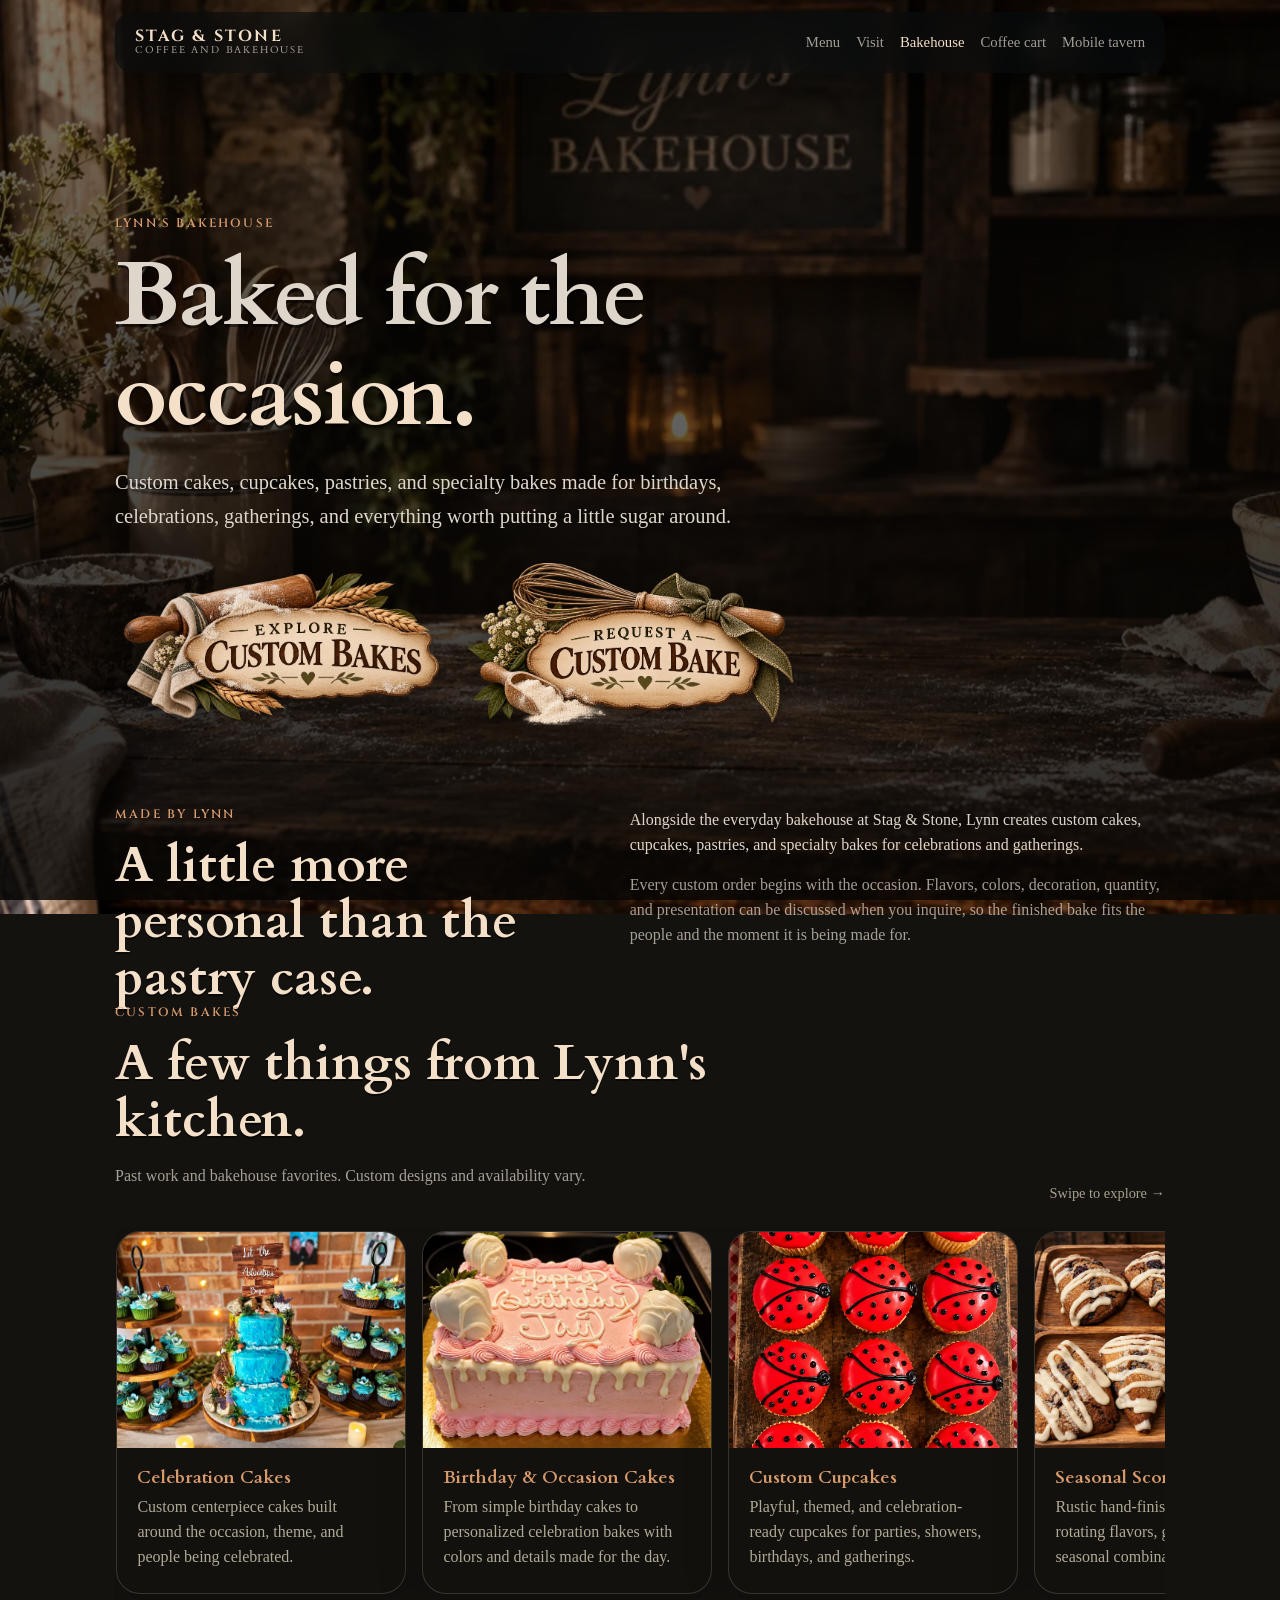
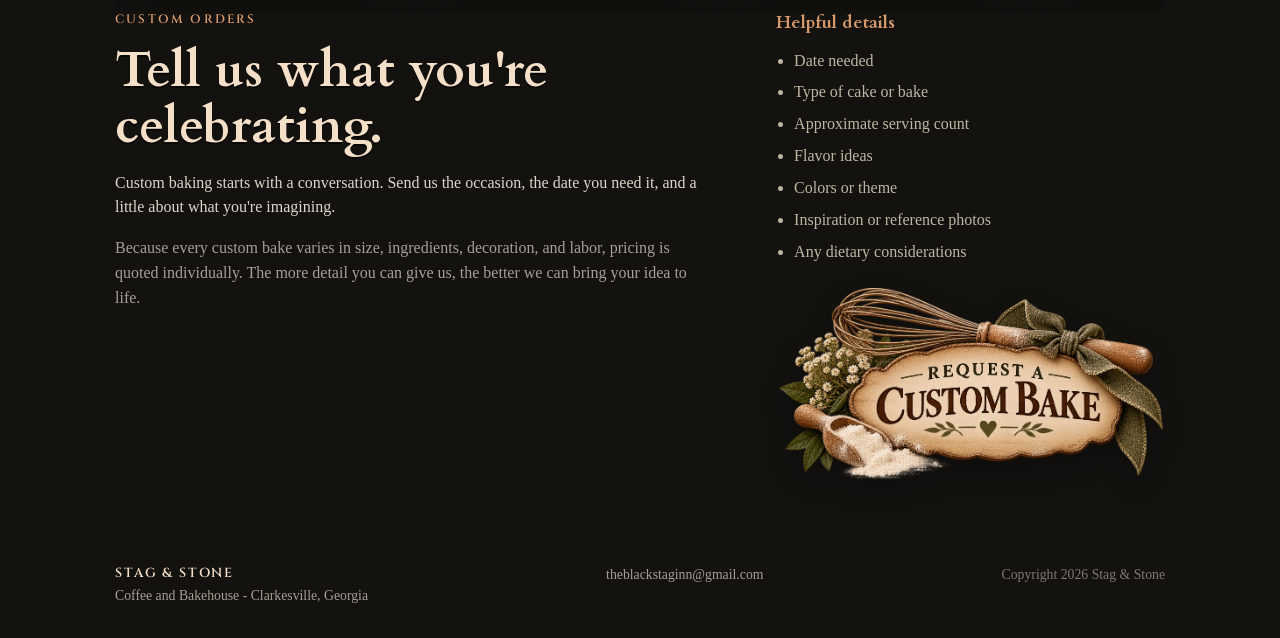
==== bakehouse.html @ 3cf8f446 "Add sitewide PTR and cache busting to bakehouse.html" ====
<!doctype html>
<html lang="en">
<head>
  <meta charset="utf-8" />

  <meta
    name="viewport"
    content="width=device-width, initial-scale=1, viewport-fit=cover"
  />

  <title>
    Lynn's Custom Bakes | Stag &amp; Stone Coffee and Bakehouse
  </title>

  <meta
    name="description"
    content="Explore custom cakes, cupcakes, scones, muffins, and specialty bakes from Lynn's Bakehouse at Stag & Stone Coffee and Bakehouse in Clarkesville, Georgia."
  />

  <meta name="theme-color" content="#14120f" />

  <link
    rel="canonical"
    href="https://stagandstonecoffee.com/bakehouse.html"
  />

  <link
    rel="icon"
    type="image/webp"
    href="stag-thumbs/favicon.webp"
  />

  <link
    rel="apple-touch-icon"
    href="stag-thumbs/icon-192.webp"
  />

  <link
    rel="manifest"
    href="manifest.webmanifest"
  />

  <link
    rel="preconnect"
    href="https://fonts.googleapis.com"
  />

  <link
    rel="preconnect"
    href="https://fonts.gstatic.com"
    crossorigin
  />

  <link
    href="https://fonts.googleapis.com/css2?family=Cinzel:wght@500;600;700&family=Cardo:wght@400;700&display=swap"
    rel="stylesheet"
  />

  <link
    rel="stylesheet"
    href="styles.css?v=2"
  />

  <style>

    /* =====================================================
       LYNN'S CUSTOM BAKES
       Page-specific styles
       ===================================================== */

    body.bakehouse-page {
      background: #14120f;
    }


    /* =====================================================
       BACKGROUND
       ===================================================== */

    .bakehouse-page .page-bg {
      position: fixed;
      inset: 0;
      z-index: -3;

      background-image:
        url("assets/bakehouse-web-bg.webp");

      background-size: cover;
      background-position: center center;
      background-repeat: no-repeat;
    }


    .bakehouse-page .veil {
      position: fixed;
      inset: 0;
      z-index: -2;

      background:
        linear-gradient(
          180deg,
          rgba(10, 9, 7, .42) 0%,
          rgba(10, 9, 7, .62) 38%,
          rgba(10, 9, 7, .78) 100%
        );
    }


    /* =====================================================
       HERO
       ===================================================== */

    .bakehouse-hero {
      min-height: 78vh;

      display: flex;
      align-items: flex-end;

      padding-top: 9rem;
      padding-bottom: 5rem;
    }


    .bakehouse-hero-inner {
      width: min(760px, 100%);

      padding: clamp(1.5rem, 4vw, 3rem);

      border: 1px solid rgba(235, 222, 193, .22);
      border-radius: 28px;

      background:
        linear-gradient(
          145deg,
          rgba(21, 18, 14, .84),
          rgba(21, 18, 14, .62)
        );

      backdrop-filter: blur(8px);
      -webkit-backdrop-filter: blur(8px);

      box-shadow:
        0 24px 70px rgba(0, 0, 0, .28);
    }


    .bakehouse-hero h1 {
      margin:
        .4rem 0
        1.25rem;

      max-width: 700px;
    }


    .bakehouse-hero h1 em {
      display: block;
    }


    .bakehouse-hero-lede {
      max-width: 620px;

      margin: 0;

      font-size:
        clamp(1.08rem, 2vw, 1.28rem);

      line-height: 1.65;
    }


    /* =====================================================
       LYNN'S STICKER BUTTONS
       ===================================================== */

    .bakehouse-hero-actions {
      display: grid;

      grid-template-columns:
        repeat(2, minmax(0, 1fr));

      align-items: center;

      gap:
        clamp(.75rem, 2vw, 1.25rem);

      width: min(100%, 680px);

      margin-top: 1.8rem;
    }


    .bakehouse-sticker-button {
      display: flex;

      align-items: center;
      justify-content: center;

      width: 100%;

      padding: 0;
      margin: 0;

      border: 0;
      border-radius: 0;

      background: transparent;
      box-shadow: none;

      text-decoration: none;

      -webkit-tap-highlight-color:
        transparent;

      transition:
        transform .2s ease,
        filter .2s ease;
    }


    .bakehouse-sticker-button img {
      display: block;

      width: 100%;
      height: auto;

      object-fit: contain;

      filter:
        drop-shadow(
          0 10px 12px
          rgba(0, 0, 0, .28)
        );
    }


    .bakehouse-sticker-button:hover {
      transform:
        translateY(-3px)
        rotate(-.4deg);
    }


    .bakehouse-sticker-button:nth-child(2):hover {
      transform:
        translateY(-3px)
        rotate(.4deg);
    }


    .bakehouse-sticker-button:active {
      transform:
        translateY(0)
        scale(.975);
    }


    .bakehouse-sticker-button:focus-visible {
      outline:
        2px solid
        rgba(239, 220, 175, .9);

      outline-offset: 6px;

      border-radius: 12px;
    }


    .bakehouse-sticker-button-single {
      width: min(100%, 390px);

      margin-top: 1rem;
    }


    /* =====================================================
       INTRO
       ===================================================== */

    .custom-intro {
      display: grid;

      grid-template-columns:
        minmax(0, .9fr)
        minmax(0, 1.1fr);

      gap:
        clamp(2rem, 6vw, 6rem);

      align-items: start;
    }


    .custom-intro-copy {
      max-width: 680px;
    }


    .custom-intro-copy p:first-child {
      margin-top: 0;
    }


    /* =====================================================
       PORTFOLIO / CAROUSEL
       ===================================================== */

    .bakes-showcase {
      overflow: hidden;
    }


    .bakes-heading {
      display: flex;

      align-items: end;
      justify-content: space-between;

      gap: 2rem;

      margin-bottom: 1.4rem;
    }


    .bakes-heading-copy {
      max-width: 680px;
    }


    .bakes-heading-copy h2 {
      margin-bottom: .7rem;
    }


    .swipe-hint {
      margin: 0;

      color:
        rgba(239, 228, 204, .68);

      font-size: .9rem;

      white-space: nowrap;
    }


    .bakes-track {
      display: grid;

      grid-auto-flow: column;

      grid-auto-columns:
        minmax(290px, 31%);

      gap: 1rem;

      overflow-x: auto;
      overflow-y: hidden;

      padding:
        .25rem
        .1rem
        1.2rem;

      scroll-snap-type:
        x mandatory;

      scrollbar-width: thin;

      overscroll-behavior-inline:
        contain;

      -webkit-overflow-scrolling:
        touch;
    }


    .bakes-track::-webkit-scrollbar {
      height: 7px;
    }


    .bakes-track::-webkit-scrollbar-thumb {
      border-radius: 999px;

      background:
        rgba(226, 210, 176, .28);
    }


    .bake-card {
      scroll-snap-align: start;

      overflow: hidden;

      border:
        1px solid
        rgba(231, 216, 183, .18);

      border-radius: 24px;

      background:
        rgba(20, 18, 15, .84);

      box-shadow:
        0 16px 44px
        rgba(0, 0, 0, .22);
    }


    .bake-card-image {
      position: relative;

      aspect-ratio: 4 / 3;

      overflow: hidden;
    }


    .bake-card-image img {
      display: block;

      width: 100%;
      height: 100%;

      object-fit: cover;

      transition:
        transform .45s ease;
    }


    .bake-card:hover
    .bake-card-image img {
      transform: scale(1.025);
    }


    .bake-card-copy {
      padding:
        1.25rem
        1.3rem
        1.45rem;
    }


    .bake-card-copy h3 {
      margin:
        0
        0
        .45rem;
    }


    .bake-card-copy p {
      margin: 0;

      color:
        rgba(239, 228, 204, .72);

      line-height: 1.55;
    }


    /* =====================================================
       CUSTOM ORDER
       ===================================================== */

    .custom-order {
      display: grid;

      grid-template-columns:
        minmax(0, 1.05fr)
        minmax(280px, .7fr);

      gap:
        clamp(2rem, 6vw, 6rem);

      align-items: start;
    }


    .custom-order-copy {
      max-width: 700px;
    }


    .custom-order-copy h2 {
      margin-bottom: 1rem;
    }


    .order-card {
      padding:
        clamp(1.5rem, 3vw, 2.2rem);

      border:
        1px solid
        rgba(231, 216, 183, .22);

      border-radius: 24px;

      background:
        rgba(18, 17, 14, .82);

      backdrop-filter: blur(7px);
      -webkit-backdrop-filter: blur(7px);
    }


    .order-card h3 {
      margin-top: 0;
    }


    .order-card ul {
      margin:
        1rem 0
        1.5rem;

      padding-left: 1.15rem;
    }


    .order-card li {
      margin-bottom: .55rem;

      color:
        rgba(239, 228, 204, .78);

      line-height: 1.45;
    }


    /* =====================================================
       TABLET
       ===================================================== */

    @media (max-width: 900px) {

      .custom-intro,
      .custom-order {
        grid-template-columns: 1fr;
      }


      .bakes-track {
        grid-auto-columns:
          minmax(280px, 46%);
      }

    }


    /* =====================================================
       MOBILE
       ===================================================== */

    @media (max-width: 540px) {

      .bakehouse-page .page-bg {
        background-image:
          url("assets/bakehouse-mobile-bg.webp");

        background-position:
          center top;
      }


      .bakehouse-page .veil {
        background:
          linear-gradient(
            180deg,
            rgba(10, 9, 7, .30) 0%,
            rgba(10, 9, 7, .62) 34%,
            rgba(10, 9, 7, .82) 100%
          );
      }


      /*
        Give Lynn's page a little more breathing room
        on narrow screens.
      */

      .bakehouse-page .section-shell {
        width:
          calc(100% - 2.5rem);

        margin-left: auto;
        margin-right: auto;
      }


      .bakehouse-hero {
        min-height:
          88svh;

        align-items:
          flex-end;

        padding-top:
          7rem;

        padding-bottom:
          2rem;
      }


      .bakehouse-hero-inner {
        padding:
          1.35rem;

        border-radius:
          22px;

        background:
          rgba(20, 18, 15, .74);
      }


      .bakehouse-hero-actions {
        grid-template-columns:
          1fr;

        width: 100%;

        gap: .15rem;

        margin-top: 1.25rem;
      }


      .bakehouse-sticker-button {
        width:
          min(100%, 300px);

        margin-inline: auto;
      }


      .bakehouse-sticker-button img {
        width: 100%;
      }


      .bakehouse-sticker-button-single {
        width:
          min(100%, 300px);
      }


      .custom-intro,
      .custom-order,
      .bakes-showcase {
        padding-left: .35rem;
        padding-right: .35rem;
      }


      .bakes-heading {
        display: block;
      }


      .swipe-hint {
        margin-top: .65rem;
      }


      .bakes-track {
        grid-auto-columns:
          86%;

        gap: .8rem;

        margin-right:
          calc(
            -1 *
            var(--page-pad, 1rem)
          );

        padding-right: 14%;
      }


      .bake-card {
        border-radius: 20px;
      }


      .bake-card-copy {
        padding:
          1.05rem
          1.1rem
          1.25rem;
      }


      .order-card {
        border-radius: 20px;
      }


      .order-card
      .bakehouse-sticker-button-single {
        margin-left: auto;
        margin-right: auto;
      }

    }


    /* =====================================================
       REDUCED MOTION
       ===================================================== */

    @media (
      prefers-reduced-motion:
      reduce
    ) {

      .bake-card-image img,
      .bakehouse-sticker-button {
        transition: none;
      }

    }

  </style>

</head>


<body class="bakehouse-page">


  <!-- Background -->

  <div
    class="page-bg"
    aria-hidden="true"
  ></div>

  <div
    class="veil"
    aria-hidden="true"
  ></div>


  <!-- Floating dust -->

  <div
    class="dust"
    aria-hidden="true"
  >

    <span></span>
    <span></span>
    <span></span>
    <span></span>
    <span></span>
    <span></span>
    <span></span>
    <span></span>
    <span></span>
    <span></span>
    <span></span>
    <span></span>

  </div>


  <!-- =====================================================
       HEADER
       ===================================================== -->

  <header class="site-header">

    <a
      class="brand"
      href="index.html"
      aria-label="Stag and Stone home"
    >

      <span class="brand-name">
        Stag &amp; Stone
      </span>

      <span class="brand-sub">
        Coffee and Bakehouse
      </span>

    </a>


    <nav
      class="nav"
      aria-label="Primary navigation"
    >

      <a href="menu.html">
        Menu
      </a>

      <a href="index.html#visit">
        Visit
      </a>

      <a
        href="bakehouse.html"
        aria-current="page"
      >
        Bakehouse
      </a>

      <a href="coffee-cart.html">
        Coffee cart
      </a>

      <a href="mobile-tavern.html">
        Mobile tavern
      </a>

    </nav>

  </header>


  <!-- =====================================================
       MAIN
       ===================================================== -->

  <main id="top">


    <!-- =====================================================
         HERO
         ===================================================== -->

    <section
      class="section-shell bakehouse-hero"
    >

      <div class="bakehouse-hero-inner">

        <p class="eyebrow">
          Lynn's Bakehouse
        </p>

        <h1>
          Baked for the
          <em>occasion.</em>
        </h1>

        <p class="bakehouse-hero-lede">
          Custom cakes, cupcakes, pastries, and
          specialty bakes made for birthdays,
          celebrations, gatherings, and everything
          worth putting a little sugar around.
        </p>


        <div class="bakehouse-hero-actions">

          <a
            class="bakehouse-sticker-button"
            href="#custom-bakes"
            aria-label="Explore custom bakes"
          >

            <img
              src="stag-buttons/explore-bakes.webp"
              alt="Explore custom bakes"
            />

          </a>


          <a
            class="bakehouse-sticker-button"
            href="#order"
            aria-label="Request a custom bake"
          >

            <img
              src="stag-buttons/request-bake.webp"
              alt="Request a custom bake"
            />

          </a>

        </div>

      </div>

    </section>


    <!-- =====================================================
         INTRO
         ===================================================== -->

    <section
      class="section-shell custom-intro"
    >

      <div class="section-heading">

        <p class="eyebrow">
          Made by Lynn
        </p>

        <h2>
          A little more personal than the pastry case.
        </h2>

      </div>


      <div class="custom-intro-copy">

        <p>
          Alongside the everyday bakehouse at
          Stag &amp; Stone, Lynn creates custom
          cakes, cupcakes, pastries, and specialty
          bakes for celebrations and gatherings.
        </p>

        <p class="muted">
          Every custom order begins with the occasion.
          Flavors, colors, decoration, quantity, and
          presentation can be discussed when you
          inquire, so the finished bake fits the
          people and the moment it is being made for.
        </p>

      </div>

    </section>


    <!-- =====================================================
         CUSTOM BAKES SHOWCASE
         ===================================================== -->

    <section
      class="section-shell bakes-showcase"
      id="custom-bakes"
    >

      <div class="bakes-heading">

        <div class="bakes-heading-copy">

          <p class="eyebrow">
            Custom bakes
          </p>

          <h2>
            A few things from Lynn's kitchen.
          </h2>

          <p class="muted">
            Past work and bakehouse favorites.
            Custom designs and availability vary.
          </p>

        </div>


        <p
          class="swipe-hint"
          aria-hidden="true"
        >
          Swipe to explore →
        </p>

      </div>


      <div
        class="bakes-track"
        aria-label="Lynn's custom bakes"
      >


        <!-- Waterfall cake -->

        <article class="bake-card">

          <div class="bake-card-image">

            <img
              src="stag-food/waterfall-cake.webp"
              alt="Custom waterfall celebration cake with matching cupcakes"
              loading="lazy"
            />

          </div>

          <div class="bake-card-copy">

            <h3>
              Celebration Cakes
            </h3>

            <p>
              Custom centerpiece cakes built around
              the occasion, theme, and people being
              celebrated.
            </p>

          </div>

        </article>


        <!-- Pink birthday cake -->

        <article class="bake-card">

          <div class="bake-card-image">

            <img
              src="stag-food/pink-cake.webp"
              alt="Pink custom birthday cake with white chocolate strawberries"
              loading="lazy"
            />

          </div>

          <div class="bake-card-copy">

            <h3>
              Birthday &amp; Occasion Cakes
            </h3>

            <p>
              From simple birthday cakes to
              personalized celebration bakes with
              colors and details made for the day.
            </p>

          </div>

        </article>


        <!-- Ladybug cupcakes -->

        <article class="bake-card">

          <div class="bake-card-image">

            <img
              src="stag-food/ladybug-cc.webp"
              alt="Custom red ladybug cupcakes"
              loading="lazy"
            />

          </div>

          <div class="bake-card-copy">

            <h3>
              Custom Cupcakes
            </h3>

            <p>
              Playful, themed, and celebration-ready
              cupcakes for parties, showers, birthdays,
              and gatherings.
            </p>

          </div>

        </article>


        <!-- Scones -->

        <article class="bake-card">

          <div class="bake-card-image">

            <img
              src="stag-food/Scones.webp"
              alt="Rustic glazed scones"
              loading="lazy"
            />

          </div>

          <div class="bake-card-copy">

            <h3>
              Seasonal Scones
            </h3>

            <p>
              Rustic hand-finished scones with
              rotating flavors, glazes, fruits,
              and seasonal combinations.
            </p>

          </div>

        </article>


        <!-- Lemon berry -->

        <article class="bake-card">

          <div class="bake-card-image">

            <img
              src="stag-food/lemon-berry.webp"
              alt="Glazed lemon berry scones"
              loading="lazy"
            />

          </div>

          <div class="bake-card-copy">

            <h3>
              Specialty Bakes
            </h3>

            <p>
              Small-batch flavors and seasonal
              creations that move beyond the
              everyday pastry case.
            </p>

          </div>

        </article>


        <!-- Blueberry muffins -->

        <article class="bake-card">

          <div class="bake-card-image">

            <img
              src="stag-food/bb-muffin.webp"
              alt="Rustic blueberry muffins"
              loading="lazy"
            />

          </div>

          <div class="bake-card-copy">

            <h3>
              Bakery Muffins
            </h3>

            <p>
              Generous bakery-style muffins for
              gatherings, breakfast tables, and
              special orders.
            </p>

          </div>

        </article>


      </div>

    </section>


    <!-- =====================================================
         CUSTOM ORDER
         ===================================================== -->

    <section
      class="section-shell custom-order"
      id="order"
    >

      <div class="custom-order-copy">

        <p class="eyebrow">
          Custom orders
        </p>

        <h2>
          Tell us what you're celebrating.
        </h2>

        <p>
          Custom baking starts with a conversation.
          Send us the occasion, the date you need it,
          and a little about what you're imagining.
        </p>

        <p class="muted">
          Because every custom bake varies in size,
          ingredients, decoration, and labor, pricing
          is quoted individually. The more detail you
          can give us, the better we can bring your
          idea to life.
        </p>

      </div>


      <aside class="order-card">

        <h3>
          Helpful details
        </h3>

        <ul>

          <li>
            Date needed
          </li>

          <li>
            Type of cake or bake
          </li>

          <li>
            Approximate serving count
          </li>

          <li>
            Flavor ideas
          </li>

          <li>
            Colors or theme
          </li>

          <li>
            Inspiration or reference photos
          </li>

          <li>
            Any dietary considerations
          </li>

        </ul>


        <a
          class="bakehouse-sticker-button bakehouse-sticker-button-single"
          href="mailto:theblackstaginn@gmail.com?subject=Lynn%27s%20Custom%20Bake%20Inquiry&amp;body=Hi%20Lynn%27s%20Bakehouse%2C%0A%0AI%27d%20like%20to%20ask%20about%20a%20custom%20bake.%0A%0ADate%20needed%3A%0AType%20of%20bake%3A%0AServing%20count%3A%0AFlavor%20ideas%3A%0AColors%20or%20theme%3A%0ADietary%20considerations%3A%0A%0AAnything%20else%3A"
          aria-label="Request a custom bake"
        >

          <img
            src="stag-buttons/request-bake.webp"
            alt="Request a custom bake"
            loading="lazy"
          />

        </a>

      </aside>

    </section>


  </main>


  <!-- =====================================================
       FOOTER
       ===================================================== -->

  <footer class="site-footer">

    <div>

      <span class="footer-brand">
        STAG &amp; STONE
      </span>

      <span class="footer-sub">
        Coffee and Bakehouse - Clarkesville, Georgia
      </span>

    </div>


    <a
      href="mailto:theblackstaginn@gmail.com"
    >
      theblackstaginn@gmail.com
    </a>


    <span class="copyright">
      Copyright
      <span id="year"></span>
      Stag &amp; Stone
    </span>

  </footer>


  <!-- =====================================================
       JS
       ===================================================== -->

  <script>

    document.getElementById(
      "year"
    ).textContent =
      new Date().getFullYear();

  </script>


  <script src="site-refresh.js?v=1"></script>
</body>
</html>
---- styles.css ----
:root {
  --ink: #ded6ca;
  --muted: rgba(222, 214, 202, .72);
  --copper-light: #f4dfc8;
  --copper: #d69a6d;
  --copper-dark: #89442f;
  --bg: #07080b;
  --panel: rgba(6, 8, 10, .67);
  --line: rgba(230, 191, 154, .22);
  --max: 1050px;
  --radius: 18px;
}

* {
  box-sizing: border-box;
}

html {
  scroll-behavior: smooth;
}

body {
  min-width: 320px;
  margin: 0;
  overflow-x: hidden;
  color: var(--ink);
  background:
    radial-gradient(
      120% 90% at 50% 12%,
      rgba(255,255,255,.05),
      transparent 60%
    ),
    linear-gradient(
      180deg,
      #0b0e13,
      var(--bg)
    );
  font-family: ui-serif, Georgia, "Times New Roman", serif;
  line-height: 1.55;
}

body::before {
  content: "";
  position: fixed;
  inset: 0;
  z-index: -1;
  pointer-events: none;
  opacity: .13;
  background:
    repeating-linear-gradient(
      0deg,
      rgba(255,255,255,.03) 0 1px,
      rgba(0,0,0,.03) 1px 2px
    ),
    repeating-linear-gradient(
      90deg,
      rgba(255,255,255,.02) 0 1px,
      rgba(0,0,0,.02) 1px 3px
    );
}


/* =========================================================
   PAGE BACKGROUNDS
   ========================================================= */

.page-bg {
  position: fixed;
  inset: 0;
  z-index: -4;
  background:
    url("assets/inside-web-bg.webp")
    center / cover no-repeat;
  filter:
    brightness(1.16)
    saturate(.92)
    contrast(1.02);
  transform: scale(1.03);
}

.cart-page .page-bg {
  background-image: url("assets/coffee-mobile-bg.png");
}

.tavern-page .page-bg {
  background-image: url("assets/mobile-tavern-bg.webp");
}

.veil {
  position: fixed;
  inset: 0;
  z-index: -3;
  background:
    linear-gradient(
      180deg,
      rgba(3,4,5,.34),
      rgba(5,6,8,.62) 78%,
      rgba(7,8,11,.82) 100%
    );
}

.veil::after {
  content: "";
  position: absolute;
  inset: 0;
  background:
    radial-gradient(
      circle at 50% 15%,
      transparent 0 32%,
      rgba(0,0,0,.30) 84%
    );
}


/* =========================================================
   DUST
   ========================================================= */

.dust {
  position: fixed;
  inset: 0;
  z-index: 8;
  pointer-events: none;
  overflow: hidden;
}

.dust span {
  position: absolute;
  border-radius: 50%;
  opacity: 0;
  animation:
    dustFloat 24s linear infinite,
    dustColor 6s ease-in-out infinite;
  will-change: transform, opacity, background;
}

.dust span:nth-child(1) {
  top: 12%;
  left: 18%;
  --i: 1;
}

.dust span:nth-child(2) {
  top: 28%;
  left: 72%;
  --i: 2;
}

.dust span:nth-child(3) {
  top: 46%;
  left: 35%;
  --i: 3;
}

.dust span:nth-child(4) {
  top: 60%;
  left: 10%;
  --i: 4;
}

.dust span:nth-child(5) {
  top: 70%;
  left: 55%;
  --i: 5;
}

.dust span:nth-child(6) {
  top: 18%;
  left: 50%;
  --i: 6;
}

.dust span:nth-child(7) {
  top: 40%;
  left: 82%;
  --i: 7;
}

.dust span:nth-child(8) {
  top: 78%;
  left: 28%;
  --i: 8;
}

.dust span:nth-child(9) {
  top: 32%;
  left: 5%;
  --i: 9;
}

.dust span:nth-child(10) {
  top: 84%;
  left: 68%;
  --i: 10;
}

.dust span:nth-child(11) {
  top: 8%;
  left: 40%;
  --i: 11;
}

.dust span:nth-child(12) {
  top: 52%;
  left: 92%;
  --i: 12;
}

.dust span:nth-child(1),
.dust span:nth-child(4),
.dust span:nth-child(9) {
  width: 2px;
  height: 2px;
  background: rgba(255,255,255,.6);
  box-shadow: 0 0 4px rgba(255,255,255,.45);
  filter: blur(.6px);
  animation-duration: 28s, 8s;
  animation-delay:
    calc(-1s * var(--i)),
    calc(-1s * var(--i));
}

.dust span:nth-child(2),
.dust span:nth-child(5),
.dust span:nth-child(7),
.dust span:nth-child(10) {
  width: 3px;
  height: 3px;
  background: rgba(245,225,185,.8);
  box-shadow: 0 0 6px rgba(245,225,185,.55);
  animation-duration: 24s, 6s;
  animation-delay:
    calc(-1.5s * var(--i)),
    calc(-1s * var(--i));
}

.dust span:nth-child(3),
.dust span:nth-child(6),
.dust span:nth-child(8),
.dust span:nth-child(11),
.dust span:nth-child(12) {
  width: 5px;
  height: 5px;
  background: rgba(250,235,200,.9);
  box-shadow:
    0 0 10px rgba(250,235,200,.85),
    0 0 18px rgba(0,0,0,.6);
  filter: blur(0);
  animation-duration: 20s, 6s;
  animation-delay:
    calc(-2s * var(--i)),
    calc(-1s * var(--i));
}

@keyframes dustFloat {
  0% {
    transform: translate3d(0,0,0) scale(.8);
    opacity: 0;
  }

  10% {
    opacity: 1;
  }

  50% {
    opacity: .55;
    transform: translate3d(30px,-40px,0) scale(1);
  }

  100% {
    transform: translate3d(90px,-140px,0) scale(1.1);
    opacity: 0;
  }
}

@keyframes dustColor {
  0% {
    background: rgba(255,255,255,.9);
  }

  25% {
    background: rgba(250,230,180,.9);
  }

  50% {
    background: rgba(255,255,255,.8);
  }

  75% {
    background: rgba(250,230,180,.9);
  }

  100% {
    background: rgba(255,255,255,.9);
  }
}


/* =========================================================
   GLOBAL
   ========================================================= */

a {
  color: inherit;
}

.site-header,
.hero,
.intro,
.visit-block,
.events-block,
.story-block,
.service-grid,
.service-section,
.tavern-stage {
  width: min(var(--max), calc(100% - 2rem));
  margin-left: auto;
  margin-right: auto;
}


/* =========================================================
   BAKEHOUSE PAGE SHELL
   ========================================================= */

.bakehouse-page .section-shell {
  width: min(var(--max), calc(100% - 2rem));
  margin-left: auto;
  margin-right: auto;
}


/* =========================================================
   BAKEHOUSE — OPEN / PANEL-FREE LAYOUT

   bakehouse.html contains older page-specific panel styles.
   These rules intentionally override them so the page
   content sits directly over the Bakehouse background.
   Individual bake carousel cards remain intact.
   ========================================================= */

.bakehouse-page .bakehouse-hero-inner {
  padding: 0;

  border: 0;
  border-radius: 0;

  background: transparent;

  backdrop-filter: none;
  -webkit-backdrop-filter: none;

  box-shadow: none;
}

.bakehouse-page .order-card {
  padding: 0;

  border: 0;
  border-radius: 0;

  background: transparent;

  backdrop-filter: none;
  -webkit-backdrop-filter: none;

  box-shadow: none;
}


/* =========================================================
   HEADER
   ========================================================= */

.site-header {
  position: sticky;
  top: 12px;
  z-index: 10;
  display: flex;
  justify-content: space-between;
  align-items: center;
  gap: 1.5rem;
  margin-top: 12px;
  padding: 1rem 1.25rem;
  border: 0;
  border-radius: var(--radius);
  background: rgba(9, 12, 13, .64);
  backdrop-filter: blur(12px);
  -webkit-backdrop-filter: blur(12px);
  box-shadow: 0 18px 60px rgba(0,0,0,.45);
}

.brand {
  display: grid;
  text-decoration: none;
  text-transform: uppercase;
  letter-spacing: .14em;
}

.brand-name {
  color: var(--copper-light);
  font: 700 1rem/1.05 Cinzel, serif;
}

.brand-sub {
  color: var(--muted);
  font: .62rem/1.2 Cardo, serif;
  letter-spacing: .18em;
}

.nav {
  display: flex;
  flex-wrap: wrap;
  justify-content: flex-end;
  gap: 1rem;
  color: var(--muted);
  font-size: .92rem;
}

.nav a {
  text-decoration: none;
}

.nav a:hover,
.nav a:focus-visible,
.nav a[aria-current="page"] {
  color: var(--copper-light);
}


/* =========================================================
   HERO / TYPOGRAPHY
   ========================================================= */

.hero,
.service-hero,
.tavern-stage {
  min-height: min(720px, calc(100vh - 90px));
  display: grid;
  align-items: center;
  padding: 4.5rem 2rem;
  text-align: center;
}

.hero-copy,
.service-hero-copy {
  width: min(760px, 100%);
  margin: auto;
}

.eyebrow {
  margin: 0 0 .9rem;
  color: var(--copper);
  font: 600 .76rem/1.2 Cinzel, serif;
  letter-spacing: .18em;
  text-transform: uppercase;
}

h1,
h2,
h3 {
  margin: 0;
  font-family: Cardo, Georgia, serif;
  font-weight: 700;
  line-height: 1.12;
  text-transform: none;
}

h1 {
  font-size: clamp(2.9rem, 7vw, 5.8rem);
  letter-spacing: -.02em;
  text-shadow:
    0 3px 0 rgba(0,0,0,.5),
    0 18px 34px rgba(0,0,0,.65);
}

h1 em {
  color: var(--copper-light);
  font-style: normal;
}

h2 {
  color: var(--copper-light);
  font-size: clamp(1.8rem, 4vw, 3.15rem);
  text-shadow: 0 2px 0 rgba(0,0,0,.55);
}

h3 {
  color: var(--copper);
  font-size: 1.1rem;
}

.hero-lede {
  max-width: 620px;
  margin: 1.35rem auto 0;
  color: var(--ink);
  font-size: clamp(1.05rem, 1.7vw, 1.25rem);
}

.hero-mark {
  width: clamp(280px, 34vw, 390px);
  margin: 2.25rem auto 0;
  padding: .35rem;
  border: 0;
  border-radius: 50%;
  background: transparent;
  box-shadow: 0 18px 48px rgba(0,0,0,.52);
}

.hero-mark img {
  display: block;
  width: 100%;
  height: auto;
  border-radius: 50%;
}


/* =========================================================
   IMAGE BUTTONS
   ========================================================= */

.image-button {
  display: inline-block;
  width: clamp(180px, 24vw, 250px);
  line-height: 0;
  text-decoration: none;
  filter:
    brightness(1.14)
    saturate(1.08)
    drop-shadow(0 9px 14px rgba(0,0,0,.46));
  transition:
    transform .2s ease,
    filter .2s ease;
}

.image-button img {
  display: block;
  width: 100%;
  height: auto;
}

.image-button:hover,
.image-button:focus-visible {
  transform: translateY(-3px) scale(1.015);
  filter:
    brightness(1.24)
    saturate(1.12)
    drop-shadow(0 12px 18px rgba(0,0,0,.54));
}

.image-button-inline {
  margin-top: 1rem;
}


/* =========================================================
   STANDARD BUTTONS
   ========================================================= */

.button {
  display: inline-flex;
  align-items: center;
  justify-content: center;
  min-height: 2.8rem;
  padding: .7rem 1.1rem;
  border: 0;
  border-radius: 999px;
  font: 600 .76rem/1 Cinzel, serif;
  letter-spacing: .09em;
  text-decoration: none;
  text-transform: uppercase;
  transition:
    transform .2s ease,
    background .2s ease;
}

.button:hover,
.button:focus-visible {
  transform: translateY(-2px);
}

.button-copper {
  color: #17100c;
  background: var(--copper);
}

.button-copper:hover,
.button-copper:focus-visible {
  background: var(--copper-light);
}

.button-quiet {
  color: var(--ink);
  background: rgba(4,6,8,.44);
}

.button-quiet:hover,
.button-quiet:focus-visible {
  background: rgba(49,62,52,.66);
}


/* =========================================================
   HOME / GENERAL SECTIONS
   ========================================================= */

.intro,
.visit-block,
.events-block,
.story-block,
.service-section,
.tavern-stage,
.service-hero-copy {
  margin-top: 1.25rem;
  padding: clamp(1.35rem, 4vw, 2.8rem);
  border: 0;
  border-radius: var(--radius);
  background: transparent;
  box-shadow: 0 18px 65px rgba(0,0,0,.18);
}

.intro {
  display: grid;
  grid-template-columns: 1fr 1fr;
  gap: 2.4rem;
  align-items: center;
}

.intro-copy {
  max-width: 480px;
  font-size: 1.1rem;
}

.muted {
  color: var(--muted);
}

.cards,
.service-grid {
  display: grid;
  grid-template-columns: repeat(3, 1fr);
  gap: 1.4rem;
  margin-top: 1.25rem;
  overflow: hidden;
  border: 0;
  border-radius: var(--radius);
  background: transparent;
}

.card,
.service-card {
  min-height: 190px;
  padding: 1.4rem;
  background: transparent;
}

.card h3,
.service-card h3 {
  margin-top: 1.4rem;
}

.card p,
.service-card p {
  margin: .6rem 0 0;
  color: var(--muted);
}

.visit-block {
  display: grid;
  grid-template-columns: 1.2fr .8fr;
  gap: 2rem;
  align-items: center;
}

.visit-block h2,
.events-copy h2,
.story-copy h2,
.service-section h2 {
  margin-bottom: .85rem;
}

.hours-card {
  padding: 1.35rem;
  border-left: 0;
  background: transparent;
}

.hours-label {
  margin: 0;
  color: var(--copper);
  font: .72rem Cinzel, serif;
  letter-spacing: .14em;
  text-transform: uppercase;
}

.hours {
  margin: .7rem 0;
  font: 1.35rem/1.3 Cinzel, serif;
}

.hours strong {
  color: var(--copper-light);
  font-size: 1.8rem;
}

.small {
  font-size: .9rem;
}

.events-block,
.story-block {
  display: block;
}

.event-option {
  padding: .9rem 0;
}

.event-option p {
  margin: .35rem 0 0;
  color: var(--muted);
}

.fine-print {
  color: #b6a89b !important;
  font-size: .86rem !important;
}


/* =========================================================
   FOOTER
   ========================================================= */

.site-footer {
  display: flex;
  flex-wrap: wrap;
  justify-content: space-between;
  gap: 1rem 2rem;
  width: min(var(--max), calc(100% - 2rem));
  margin: 3.5rem auto 0;
  padding: 1.6rem 0 2rem;
  border-top: 0;
  color: var(--muted);
  font-size: .86rem;
}

.footer-brand {
  display: block;
  color: var(--copper-light);
  font: 600 .82rem Cinzel, serif;
  letter-spacing: .14em;
}

.footer-sub {
  display: block;
  margin-top: .2rem;
}

.site-footer a {
  text-decoration: none;
}

.site-footer a:hover,
.site-footer a:focus-visible {
  color: var(--copper-light);
}

.copyright {
  color: rgba(222,214,202,.52);
}


/* =========================================================
   SERVICE PAGES
   ========================================================= */

.service-page .service-hero {
  min-height: min(650px, calc(100vh - 90px));
  align-items: center;
  text-align: center;
}

.service-page .service-hero-copy {
  margin: auto;
}

.service-page .service-hero-copy .hero-lede {
  margin-left: auto;
}

.service-page .hero-actions {
  justify-content: center;
}

.tavern-stage {
  min-height: min(650px, calc(100vh - 90px));
  margin-top: 1.25rem;
  background: transparent;
}

.tavern-stage .service-hero-copy {
  margin: 0 auto;
  text-align: center;
  background: transparent;
}

.tavern-stage .hero-lede {
  margin-left: auto;
}

.tavern-stage .hero-actions {
  justify-content: center;
}

.service-columns {
  display: grid;
  grid-template-columns: 1fr 1fr;
  gap: 2.5rem;
  align-items: start;
}

.service-list {
  margin: 0;
  padding: 0;
  list-style: none;
}

.service-list li {
  padding: .65rem 0;
  color: var(--muted);
}

.service-list li + li {
  margin-top: .2rem;
}

.legal-note {
  margin-top: 1rem;
  padding: .9rem 0;
  background: transparent;
  color: var(--muted);
  font-size: .88rem;
}


/* =========================================================
   ACCESSIBILITY
   ========================================================= */

:focus-visible {
  outline: 2px solid var(--copper-light);
  outline-offset: 4px;
}


/* =========================================================
   MENU PAGE
   ========================================================= */

.menu-page {
  --menu-ink: #27281e;
  --menu-muted: #565747;
  --menu-green: #465438;
  --menu-green-dark: #29351f;
  --menu-gold: #866c43;
}


/* Menu background */

.menu-page .page-bg {
  background-image: url("assets/menu-page-bg.webp");
  background-position: center top;
  background-size: cover;
  background-repeat: no-repeat;

  filter:
    brightness(1.04)
    saturate(.94)
    contrast(.98);

  transform: scale(1.015);
}


/* Keep the generated artwork visible */

.menu-page .veil {
  background:
    linear-gradient(
      180deg,
      rgba(245,238,220,.01),
      rgba(229,217,192,.045)
    );
}

.menu-page .veil::after {
  display: none;
}

.menu-page::before {
  opacity: .025;
}


/* Header remains dark */

.menu-page .site-header {
  background: rgba(12, 16, 13, .76);

  backdrop-filter: blur(14px);
  -webkit-backdrop-filter: blur(14px);

  box-shadow:
    0 15px 42px rgba(32,25,16,.30);
}


/* =========================================================
   MENU HERO
   ========================================================= */

.menu-hero {
  width: min(var(--max), calc(100% - 2rem));
  margin: 0 auto;

  padding:
    clamp(4.5rem, 9vw, 7rem)
    1.5rem
    2.5rem;

  text-align: center;
}

.menu-hero .eyebrow {
  color: var(--menu-green);
}

.menu-hero h1 {
  color: var(--menu-green-dark);

  font-size:
    clamp(3.1rem, 8vw, 5.8rem);

  text-shadow:
    0 1px 0 rgba(255,255,255,.45),
    0 6px 20px rgba(70,55,30,.14);
}

.menu-hero-copy {
  width: min(620px, 100%);
  margin: 1rem auto 0;

  color: var(--menu-muted);

  font-family:
    Cardo,
    Georgia,
    serif;

  font-size: 1.08rem;
}


/* =========================================================
   MENU CATEGORY NAVIGATION
   ========================================================= */

.menu-jump-wrap {
  position: sticky;
  top: 102px;
  z-index: 9;

  width: min(900px, calc(100% - 3rem));

  margin:
    0
    auto
    2rem;
}

.menu-jump {
  display: flex;
  justify-content: center;
  align-items: center;

  gap: .35rem 1rem;

  padding: .58rem 1rem;

  overflow-x: auto;

  border:
    1px solid
    rgba(221,203,168,.12);

  border-radius: 999px;

  background:
    rgba(18,22,17,.58);

  backdrop-filter: blur(10px);
  -webkit-backdrop-filter: blur(10px);

  box-shadow:
    0 6px 18px rgba(36,28,17,.14);

  scrollbar-width: none;
}

.menu-jump::-webkit-scrollbar {
  display: none;
}

.menu-jump a {
  flex: 0 0 auto;

  color:
    rgba(244,236,220,.88);

  font:
    600
    .64rem/1
    Cinzel,
    serif;

  letter-spacing: .1em;

  text-decoration: none;
  text-transform: uppercase;
  white-space: nowrap;

  transition:
    color .2s ease,
    transform .2s ease,
    text-shadow .2s ease;
}

.menu-jump a:hover,
.menu-jump a:focus-visible {
  color: #fff4dd;

  transform:
    translateY(-1px);

  text-shadow:
    0 0 8px
    rgba(244,223,200,.24);
}


/* =========================================================
   MENU CONTENT
   ========================================================= */

.menu-shell {
  width: min(var(--max), calc(100% - 2rem));
  margin: 0 auto;
  padding-bottom: 2rem;
}

.menu-section {
  position: relative;

  margin:
    0
    0
    clamp(3rem, 7vw, 5rem);

  scroll-margin-top: 180px;
}


/* =========================================================
   MENU SECTION HEADINGS
   ========================================================= */

.menu-section-heading {
  width: min(720px, 100%);

  margin:
    0
    auto
    1.15rem;

  text-align: center;
}

.menu-section-heading .eyebrow {
  margin-bottom: .45rem;
  color: var(--menu-gold);
}

.menu-section-heading h2 {
  color: var(--menu-green-dark);

  font-size:
    clamp(2rem, 5vw, 3.2rem);

  text-shadow:
    0 1px 0 rgba(255,255,255,.38),
    0 4px 12px rgba(74,57,34,.10);
}

.menu-section-note {
  margin: .5rem auto 0;

  color: var(--menu-muted);

  font-family:
    Cardo,
    Georgia,
    serif;

  font-size: .95rem;
  font-style: italic;
}


/* =========================================================
   TRANSPARENT BLURRED MENU PANELS
   ========================================================= */

.menu-panel {
  position: relative;

  width: 100%;

  padding:
    clamp(1rem, 3vw, 2rem);

  background: transparent;

  backdrop-filter:
    blur(5px);

  -webkit-backdrop-filter:
    blur(5px);

  border: 0;
  border-radius: 24px;

  box-shadow:
    0 14px 36px rgba(68,51,29,.06);
}


/* =========================================================
   MENU CAROUSELS
   ========================================================= */

.menu-carousel {
  display: flex;
  align-items: stretch;

  width: 100%;

  gap: clamp(.9rem, 2vw, 1.4rem);

  padding:
    .65rem
    .35rem
    1.15rem;

  overflow-x: auto;
  overflow-y: visible;

  scroll-snap-type: x mandatory;
  scroll-padding-inline: .35rem;

  overscroll-behavior-x: contain;

  -webkit-overflow-scrolling: touch;

  scrollbar-width: none;
}

.menu-carousel::-webkit-scrollbar {
  display: none;
}


/* =========================================================
   MENU CAROUSEL CARDS
   Desktop: approximately three visible
   ========================================================= */

.menu-item-graphic {
  flex:
    0
    0
    calc((100% - 2.8rem) / 3);

  min-width: 0;

  display: flex;
  align-items: center;
  justify-content: center;

  padding: .3rem;

  scroll-snap-align: start;
  scroll-snap-stop: normal;

  border-radius: 18px;
}


/* =========================================================
   FINISHED MENU ARTWORK
   ========================================================= */

.menu-item-graphic img {
  display: block;

  width: 100%;
  height: auto;

  margin: auto;

  object-fit: contain;
  object-position: center;

  border-radius: 14px;

  filter:
    drop-shadow(
      1px 0 0
      rgba(54,67,39,.58)
    )
    drop-shadow(
      -1px 0 0
      rgba(54,67,39,.58)
    )
    drop-shadow(
      0 1px 0
      rgba(54,67,39,.58)
    )
    drop-shadow(
      0 -1px 0
      rgba(54,67,39,.58)
    )
    drop-shadow(
      0 7px 10px
      rgba(42,32,19,.18)
    );

  transition:
    transform .22s ease,
    filter .22s ease;
}

.menu-item-graphic:hover img {
  transform:
    translateY(-3px)
    scale(1.018);

  filter:
    drop-shadow(
      1px 0 0
      rgba(46,61,34,.72)
    )
    drop-shadow(
      -1px 0 0
      rgba(46,61,34,.72)
    )
    drop-shadow(
      0 1px 0
      rgba(46,61,34,.72)
    )
    drop-shadow(
      0 -1px 0
      rgba(46,61,34,.72)
    )
    drop-shadow(
      0 10px 13px
      rgba(42,32,19,.22)
    );
}


/* =========================================================
   APOTHECARY SECTION
   ========================================================= */

.apothecary-section {
  position: relative;
}

.apothecary-mark {
  display: block;

  margin-bottom: .45rem;

  color:
    rgba(49,65,40,.76);

  font-size: 1.1rem;

  letter-spacing: .35em;
}

.apothecary-section .menu-section-heading h2 {
  color: #314229;
}

.apothecary-panel {
  backdrop-filter:
    blur(6px);

  -webkit-backdrop-filter:
    blur(6px);
}


/* =========================================================
   AVAILABILITY NOTE
   ========================================================= */

.menu-availability {
  width: min(720px, calc(100% - 1rem));

  margin:
    1rem
    auto
    0;

  padding:
    1rem
    1.25rem;

  color: var(--menu-muted);

  text-align: center;

  font-family:
    Cardo,
    Georgia,
    serif;

  font-size: .9rem;
  font-style: italic;

  border-top:
    1px solid
    rgba(57,68,44,.24);

  border-bottom:
    1px solid
    rgba(57,68,44,.24);

  backdrop-filter: blur(4px);
  -webkit-backdrop-filter: blur(4px);
}


/* =========================================================
   MENU FOOTER
   ========================================================= */

.menu-page .site-footer {
  color:
    rgba(37,38,28,.72);
}

.menu-page .footer-brand {
  color:
    var(--menu-green-dark);
}

.menu-page .site-footer a {
  color:
    var(--menu-green-dark);
}

.menu-page .site-footer a:hover,
.menu-page .site-footer a:focus-visible {
  color:
    #182012;
}

.menu-page .copyright {
  color:
    rgba(37,38,28,.54);
}


/* =========================================================
   RESPONSIVE — TABLET
   ========================================================= */

@media (max-width: 800px) {

  .site-header {
    position: sticky;
    top: 12px;

    display: block;

    text-align: center;
  }

  .brand {
    justify-items: center;
  }

  .nav {
    justify-content: center;

    margin-top: .75rem;

    gap: .75rem;

    font-size: .85rem;
  }

  .hero,
  .service-hero,
  .tavern-stage {
    min-height: auto;

    padding:
      3.7rem
      1.2rem;
  }

  .intro,
  .visit-block,
  .service-columns {
    grid-template-columns: 1fr;
  }

  .cards,
  .service-grid {
    grid-template-columns: 1fr;
  }

  .card,
  .service-card {
    min-height: auto;
  }

  .card h3,
  .service-card h3 {
    margin-top: .9rem;
  }

  .service-page .service-hero {
    text-align: center;
  }

  .service-page .service-hero-copy .hero-lede {
    margin-left: auto;
  }

  .service-page .hero-actions {
    justify-content: center;
  }

  .image-button {
    width: min(235px, 78vw);
  }


  /* MENU */

  .menu-hero {
    padding-top: 3.6rem;
  }

  .menu-jump-wrap {
    top: 126px;
  }

  .menu-section {
    scroll-margin-top: 205px;
  }


  /* Roughly 2.15 cards visible */

  .menu-carousel {
    gap: 1rem;

    padding:
      .55rem
      .25rem
      1rem;
  }

  .menu-item-graphic {
    flex:
      0
      0
      calc((100% - 1rem) / 2.15);
  }
}


/* =========================================================
   RESPONSIVE — MOBILE BACKGROUNDS
   ========================================================= */

@media (max-width: 700px) {

  .page-bg {
    background-image:
      url("assets/inside-mobile-bg.webp");
  }

  .cart-page .page-bg {
    background-image:
      url("assets/coffee-mobile-bg.png");
  }

  .tavern-page .page-bg {
    background-image:
      url("assets/mobile-tavern-bg.webp");
  }

  .menu-page .page-bg {
    background-image:
      url("assets/menu-page-bg.webp");

    background-position:
      center top;

    background-size:
      cover;

    background-repeat:
      no-repeat;
  }
}


/* =========================================================
   RESPONSIVE — PHONE
   ========================================================= */

@media (max-width: 540px) {

  h1 {
    font-size:
      clamp(
        2.55rem,
        12vw,
        4rem
      );
  }

  .site-footer {
    flex-direction: column;
    align-items: flex-start;
  }


  /* Larger S&S hero logo on phones */

  .hero-mark {
    width: min(310px, 84vw);
    margin-top: 2.25rem;
    padding: .25rem;
  }


  /* =====================================================
     LYNN'S BAKEHOUSE MOBILE
     ===================================================== */

  .bakehouse-page .section-shell {
    width: calc(100% - 2.7rem);
    margin-left: auto;
    margin-right: auto;
  }

  .bakehouse-page .bakehouse-hero {
    width: calc(100% - 2rem);
  }

  /*
    Keep the Bakehouse hero open on mobile.
    This overrides the page-level mobile panel styling
    inside bakehouse.html.
  */

  .bakehouse-page .bakehouse-hero-inner {
    padding: 0;

    border: 0;
    border-radius: 0;

    background: transparent;

    backdrop-filter: none;
    -webkit-backdrop-filter: none;

    box-shadow: none;
  }

  /*
    Helpful Details also stays panel-free.
  */

  .bakehouse-page .order-card {
    padding: 0;

    border: 0;
    border-radius: 0;

    background: transparent;

    backdrop-filter: none;
    -webkit-backdrop-filter: none;

    box-shadow: none;
  }

  .bakehouse-page .bakes-showcase {
    overflow: visible;
  }

  .bakehouse-page .bakes-track {
    margin-right: -1.35rem;
    padding-right: 14%;
  }


  /* MENU HERO */

  .menu-hero {
    width: calc(100% - 1rem);

    padding:
      3.2rem
      .6rem
      2rem;
  }

  .menu-hero h1 {
    font-size:
      clamp(
        2.7rem,
        13vw,
        4.2rem
      );
  }

  .menu-hero-copy {
    font-size: 1rem;
  }


  /* MENU NAV */

  .menu-jump-wrap {
    width: calc(100% - 1.5rem);

    top: 130px;

    margin-bottom: 1.5rem;
  }

  .menu-jump {
    justify-content: flex-start;

    gap: .85rem;

    padding:
      .62rem
      .85rem;

    border-radius: 12px;

    background:
      rgba(18,22,17,.60);
  }

  .menu-jump a {
    font-size: .61rem;
  }


  /* MENU CONTENT */

  .menu-shell {
    width: calc(100% - 1rem);
  }

  .menu-section {
    margin-bottom: 3.5rem;

    scroll-margin-top: 210px;
  }

  .menu-section-heading {
    padding:
      0
      .6rem;
  }

  .menu-section-heading h2 {
    font-size:
      clamp(
        1.9rem,
        9vw,
        2.65rem
      );
  }

  .menu-section-note {
    font-size: .88rem;
  }


  /* MENU PANEL */

  .menu-panel {
    width: 100%;

    padding:
      .75rem
      0;

    border-radius: 18px;

    backdrop-filter:
      blur(4px);

    -webkit-backdrop-filter:
      blur(4px);
  }


  /* MENU CAROUSEL
     Approximately 1.15 cards visible */

  .menu-carousel {
    gap: .8rem;

    padding:
      .5rem
      .35rem
      1rem;

    scroll-padding-inline: .35rem;
  }

  .menu-item-graphic {
    flex:
      0
      0
      86%;

    padding:
      .2rem
      .1rem;
  }

  .menu-item-graphic img {
    width: 100%;
    max-width: none;

    border-radius: 14px;
  }


  .menu-availability {
    font-size: .84rem;
  }
}


/* =========================================================
   VERY SMALL PHONES
   ========================================================= */

@media (max-width: 380px) {

  .menu-jump-wrap {
    top: 138px;
  }

  .menu-jump {
    gap: .75rem;
  }

  .menu-item-graphic {
    flex-basis: 85%;
  }
}


/* =========================================================
   REDUCED MOTION
   ========================================================= */

@media (prefers-reduced-motion: reduce) {

  html {
    scroll-behavior: auto;
  }

  .button,
  .image-button,
  .menu-item-graphic img,
  .menu-jump a {
    transition: none;
  }

  .dust span {
    animation: none;
    opacity: .78;
  }

  .menu-item-graphic:hover img {
    transform: none;
  }
}


/* =========================================================
   COMMUNITY NIGHT SCROLLS
   ========================================================= */

.community-block {
  overflow: hidden;
}

.community-copy {
  width: 100%;
}

.community-scrolls {
  display: flex;
  flex-direction: column;
  align-items: center;

  width: 100%;

  margin-top: 2rem;

  gap: .65rem;
}

.community-scroll {
  display: flex;
  align-items: center;
  justify-content: center;

  width: 100%;

  margin: 0 auto;
}

.community-scroll img {
  display: block;

  width: min(82%, 850px);
  max-width: 100%;
  height: auto;

  margin: 0 auto;

  object-fit: contain;

  filter:
    drop-shadow(
      0 10px 14px
      rgba(0,0,0,.42)
    );

  transition:
    transform .25s ease,
    filter .25s ease;
}

.community-scroll img:hover {
  transform:
    translateY(-3px)
    scale(1.01);

  filter:
    drop-shadow(
      0 14px 18px
      rgba(0,0,0,.50)
    );
}


/* =========================================================
   COMMUNITY SCROLLS — TABLET
   ========================================================= */

@media (max-width: 800px) {

  .community-scrolls {
    margin-top: 1.6rem;
    gap: .55rem;
  }

  .community-scroll img {
    width: min(92%, 760px);
  }
}


/* =========================================================
   COMMUNITY SCROLLS — PHONE
   ========================================================= */

@media (max-width: 540px) {

  .community-scrolls {
    width: 100%;

    margin-top: 1.4rem;

    gap: .35rem;
  }

  .community-scroll {
    width: 100%;
  }

  .community-scroll img {
    width: 100%;
    max-width: 100%;
  }
}


/* =========================================================
   COMMUNITY NIGHT MOBILE MODAL
   ========================================================= */

.community-modal {
  display: none;
}


/* =========================================================
   COMMUNITY MODAL — PHONE ONLY
   ========================================================= */

@media (max-width: 540px) {

  .community-scroll {
    cursor: pointer;
    -webkit-tap-highlight-color: transparent;
    touch-action: manipulation;
  }

  body.community-modal-open {
    overflow: hidden;
  }

  .community-modal {
    position: fixed;
    inset: 0;

    z-index: 1000;

    display: flex;
    align-items: center;
    justify-content: center;

    padding:
      max(.75rem, env(safe-area-inset-top))
      .65rem
      max(.75rem, env(safe-area-inset-bottom));

    visibility: hidden;
    opacity: 0;
    pointer-events: none;

    transition:
      opacity .22s ease,
      visibility .22s ease;
  }

  .community-modal.is-open {
    visibility: visible;
    opacity: 1;
    pointer-events: auto;
  }

  .community-modal-backdrop {
    position: absolute;
    inset: 0;

    background:
      rgba(3, 4, 3, .86);

    backdrop-filter: blur(7px);
    -webkit-backdrop-filter: blur(7px);
  }

  .community-modal-dialog {
    position: relative;
    z-index: 1;

    width: min(96vw, 520px);
    height: min(94dvh, 900px);

    transform:
      translateY(10px)
      scale(.985);

    opacity: 0;

    transition:
      transform .24s ease,
      opacity .24s ease;
  }

  .community-modal.is-open
  .community-modal-dialog {
    transform:
      translateY(0)
      scale(1);

    opacity: 1;
  }

  .community-modal-scroll {
    width: 100%;
    height: 100%;

    overflow-x: hidden;
    overflow-y: auto;

    overscroll-behavior: contain;

    -webkit-overflow-scrolling: touch;

    scrollbar-width: none;
  }

  .community-modal-scroll::-webkit-scrollbar {
    display: none;
  }

  .community-modal-poster {
    display: block;

    width: 100%;
    height: auto;

    margin: 0 auto;

    object-fit: contain;

    filter:
      drop-shadow(
        0 18px 30px
        rgba(0,0,0,.62)
      );
  }

  .community-modal-close {
    position: absolute;

    top: .35rem;
    right: .35rem;

    z-index: 5;

    width: 58px;
    height: 58px;

    margin: 0;
    padding: 0;

    border: 0;
    border-radius: 50%;

    background: transparent;

    cursor: pointer;

    -webkit-tap-highlight-color: transparent;

    filter:
      drop-shadow(
        0 5px 8px
        rgba(0,0,0,.48)
      );
  }

  .community-modal-close img {
    display: block;

    width: 100%;
    height: 100%;

    object-fit: contain;
  }

  .community-modal-close:active {
    transform: scale(.93);
  }

  .community-modal-close:focus-visible {
    outline:
      2px solid
      rgba(244,223,200,.92);

    outline-offset: 3px;
  }
}


/* =========================================================
   COMMUNITY MODAL — VERY SMALL PHONES
   ========================================================= */

@media (max-width: 380px) {

  .community-modal {
    padding-left: .4rem;
    padding-right: .4rem;
  }

  .community-modal-dialog {
    width: 98vw;
    height: 94dvh;
  }

  .community-modal-close {
    width: 52px;
    height: 52px;
  }
}


/* =========================================================
   COMMUNITY MODAL — REDUCED MOTION
   ========================================================= */

@media
(max-width: 540px) and
(prefers-reduced-motion: reduce) {

  .community-modal,
  .community-modal-dialog,
  .community-modal-close {
    transition: none;
  }
}
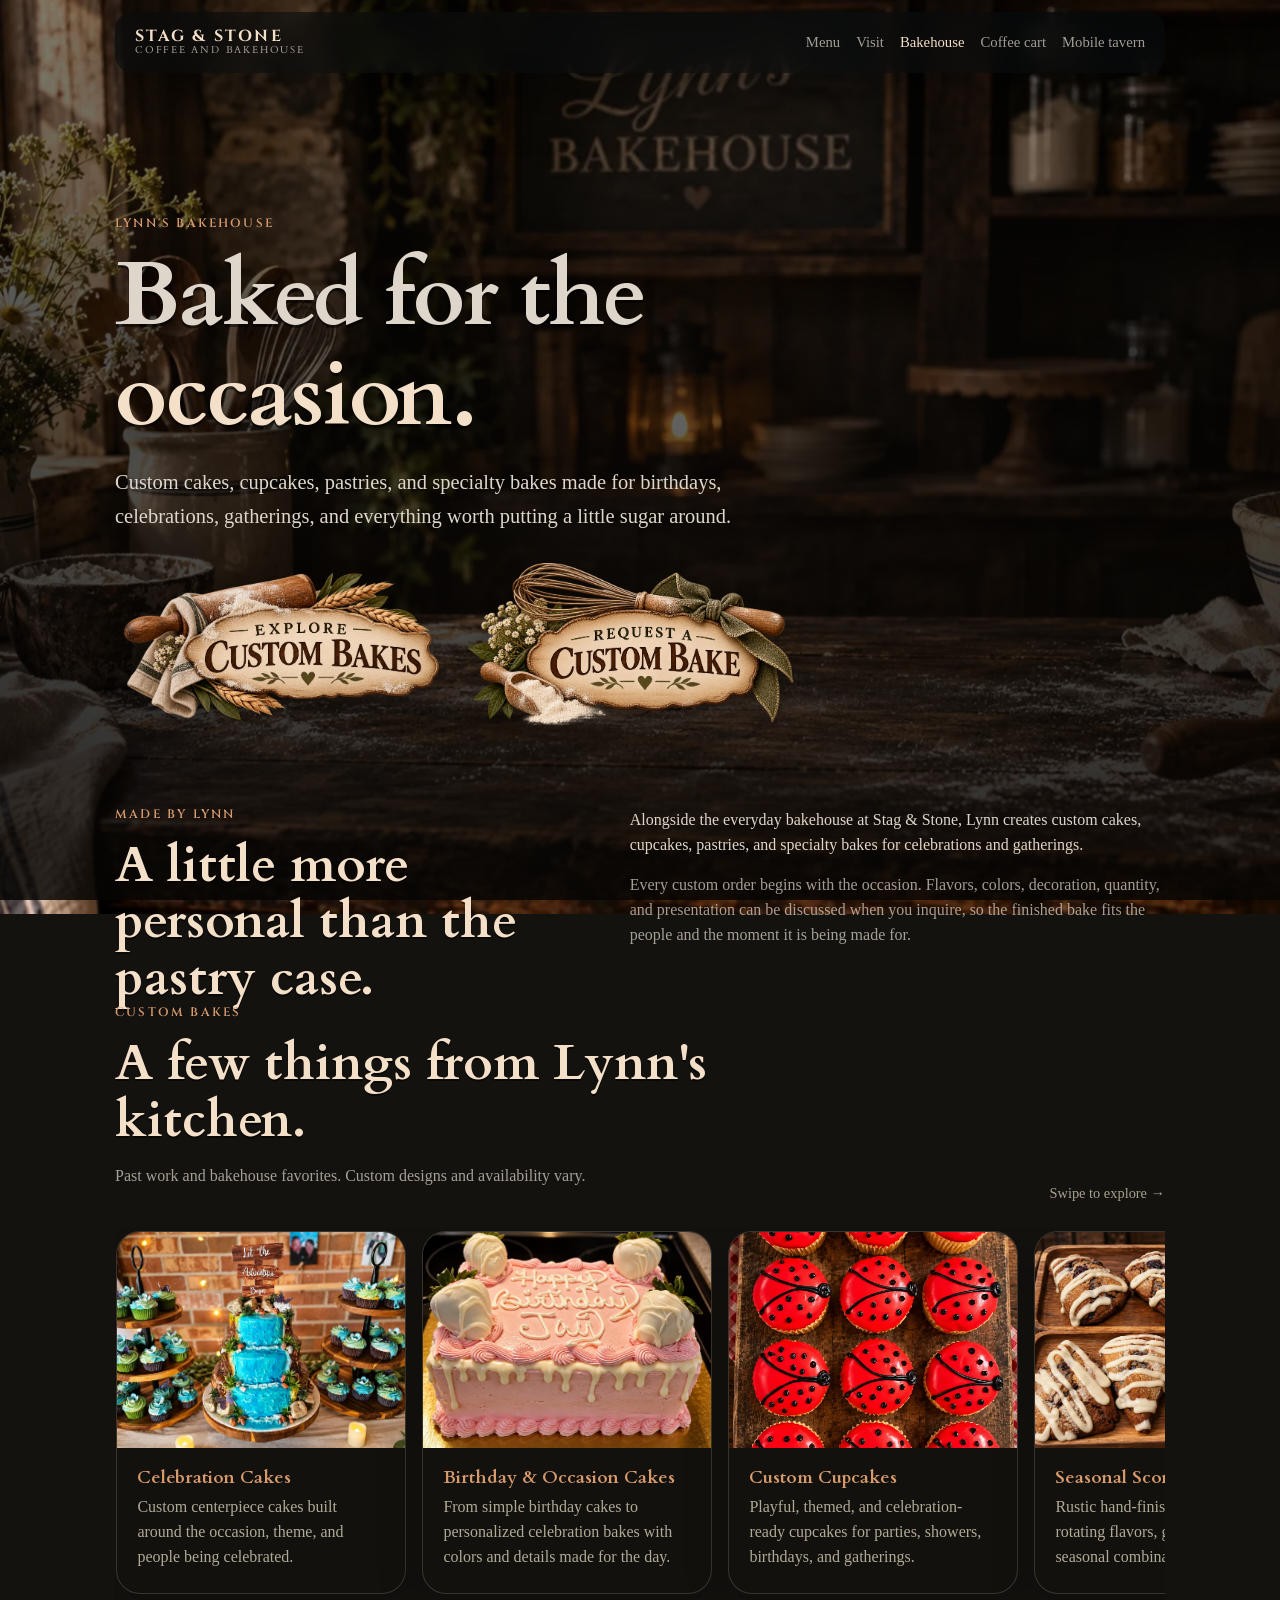
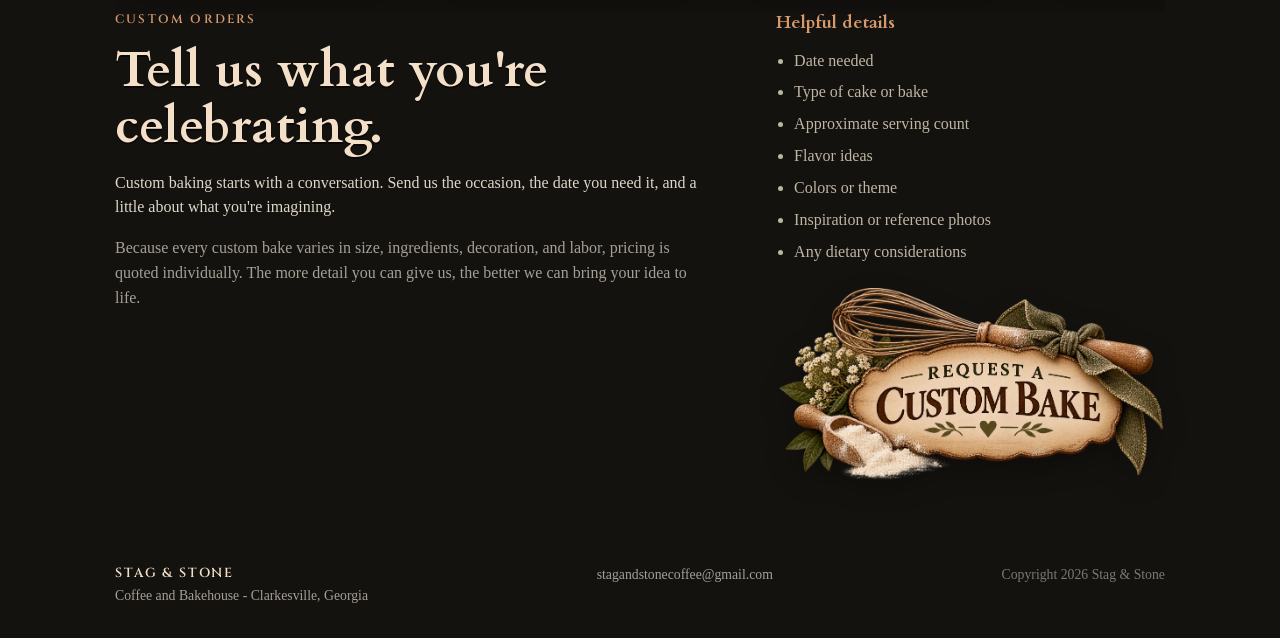
==== commit d58ebc98: "Update Stag & Stone contact email" ====
--- a/bakehouse.html
+++ b/bakehouse.html
@@ -1254,7 +1254,7 @@
 
         <a
           class="bakehouse-sticker-button bakehouse-sticker-button-single"
-          href="mailto:theblackstaginn@gmail.com?subject=Lynn%27s%20Custom%20Bake%20Inquiry&amp;body=Hi%20Lynn%27s%20Bakehouse%2C%0A%0AI%27d%20like%20to%20ask%20about%20a%20custom%20bake.%0A%0ADate%20needed%3A%0AType%20of%20bake%3A%0AServing%20count%3A%0AFlavor%20ideas%3A%0AColors%20or%20theme%3A%0ADietary%20considerations%3A%0A%0AAnything%20else%3A"
+          href="mailto:stagandstonecoffee@gmail.com?subject=Lynn%27s%20Custom%20Bake%20Inquiry&amp;body=Hi%20Lynn%27s%20Bakehouse%2C%0A%0AI%27d%20like%20to%20ask%20about%20a%20custom%20bake.%0A%0ADate%20needed%3A%0AType%20of%20bake%3A%0AServing%20count%3A%0AFlavor%20ideas%3A%0AColors%20or%20theme%3A%0ADietary%20considerations%3A%0A%0AAnything%20else%3A"
           aria-label="Request a custom bake"
         >
 
@@ -1294,9 +1294,9 @@
 
 
     <a
-      href="mailto:theblackstaginn@gmail.com"
+      href="mailto:stagandstonecoffee@gmail.com"
     >
-      theblackstaginn@gmail.com
+      stagandstonecoffee@gmail.com
     </a>
 
 
@@ -1323,6 +1323,6 @@
   </script>
 
 
-  <script src="site-refresh.js?v=1"></script>
+  <script src="site-refresh.js?v=2"></script>
 </body>
 </html>
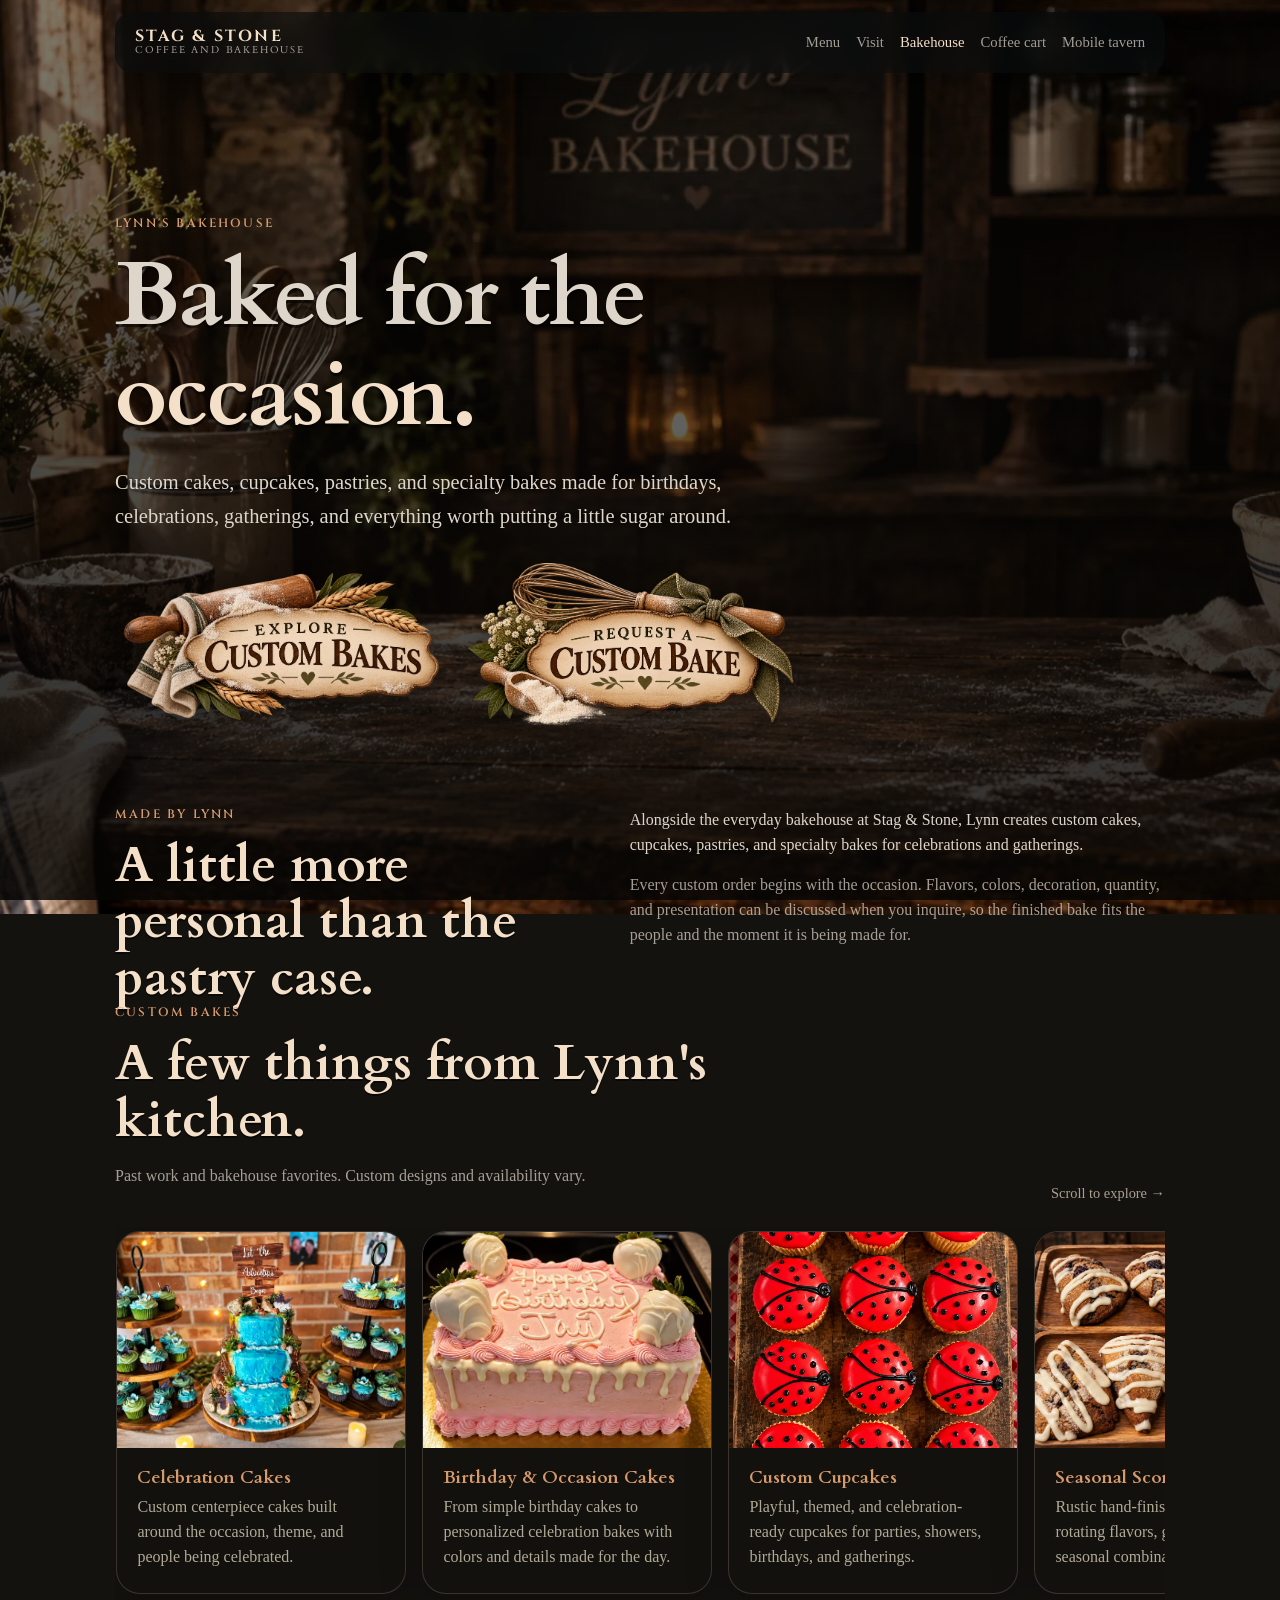
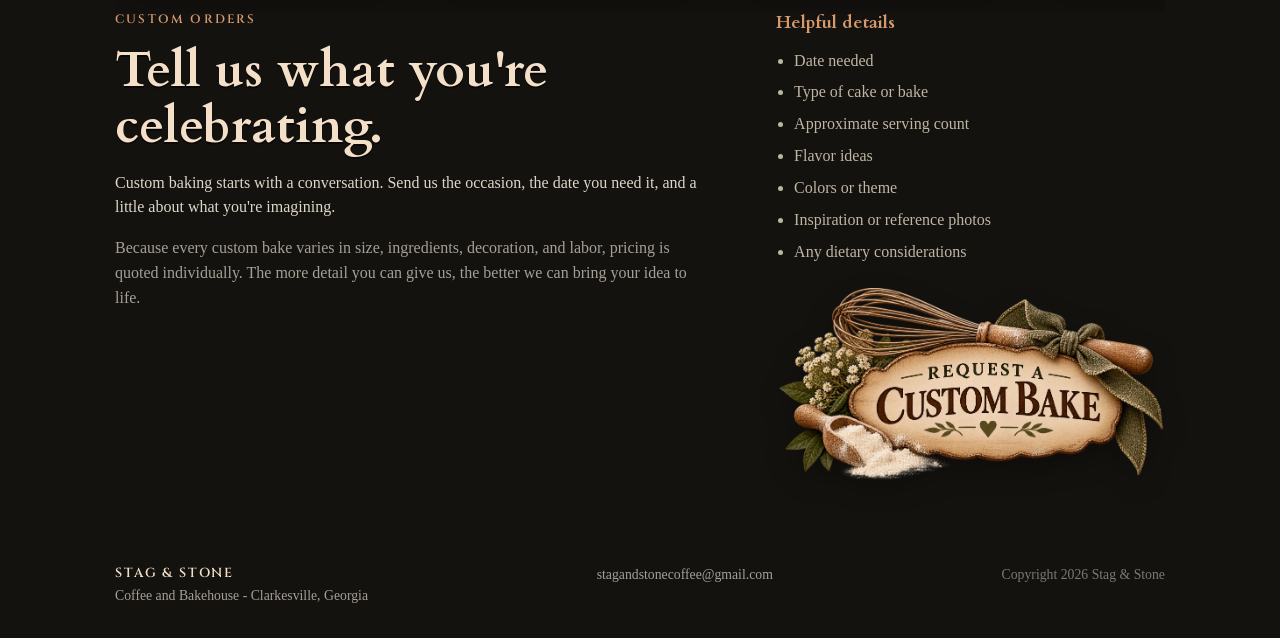
==== commit 708175a5: "Use desktop-specific carousel hint" ====
--- a/bakehouse.html
+++ b/bakehouse.html
@@ -342,6 +342,10 @@
       font-size: .9rem;
 
       white-space: nowrap;
+    }
+
+    .mobile-hint {
+      display: none;
     }
 
 
@@ -666,6 +670,14 @@
 
       .swipe-hint {
         margin-top: .65rem;
+      }
+
+      .desktop-hint {
+        display: none;
+      }
+
+      .mobile-hint {
+        display: inline;
       }
 
 
@@ -974,7 +986,8 @@
           class="swipe-hint"
           aria-hidden="true"
         >
-          Swipe to explore →
+          <span class="desktop-hint">Scroll to explore →</span>
+          <span class="mobile-hint">Swipe to explore →</span>
         </p>
 
       </div>
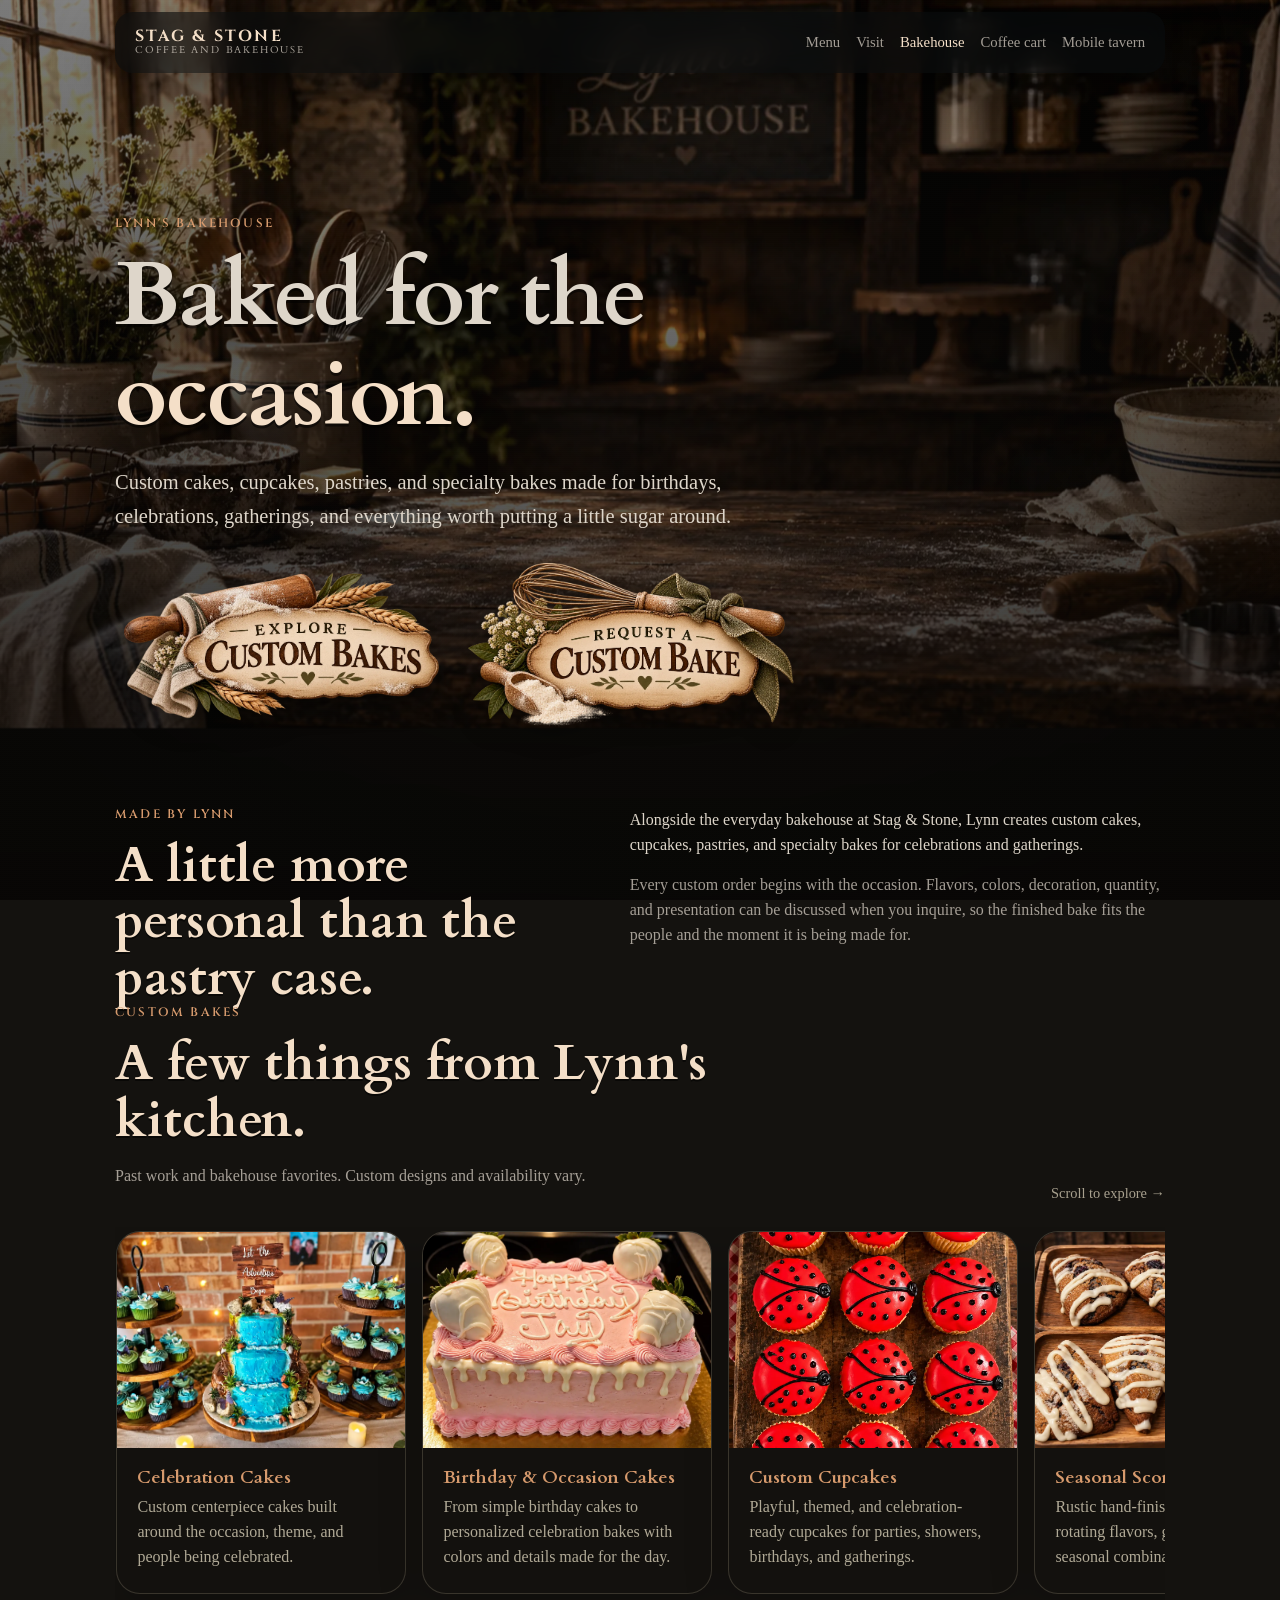
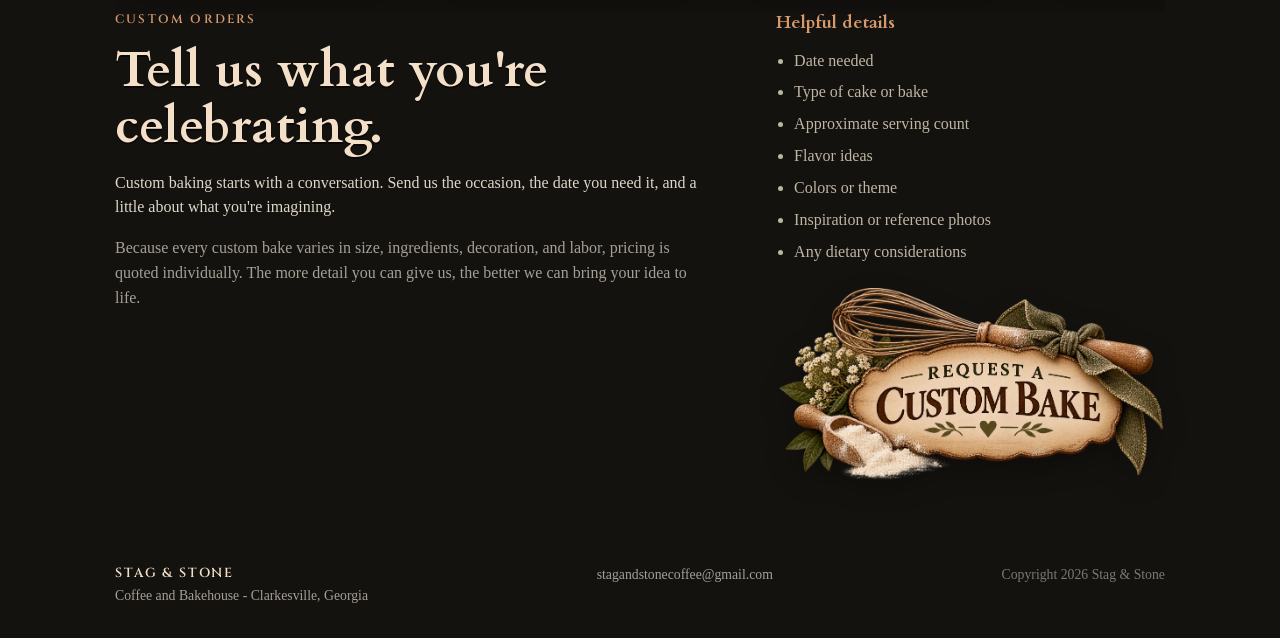
==== commit a862555a: "Show full Bakehouse background image" ====
--- a/bakehouse.html
+++ b/bakehouse.html
@@ -85,8 +85,8 @@
       background-image:
         url("assets/bakehouse-web-bg.webp");
 
-      background-size: cover;
-      background-position: center center;
+      background-size: contain;
+      background-position: center top;
       background-repeat: no-repeat;
     }
 
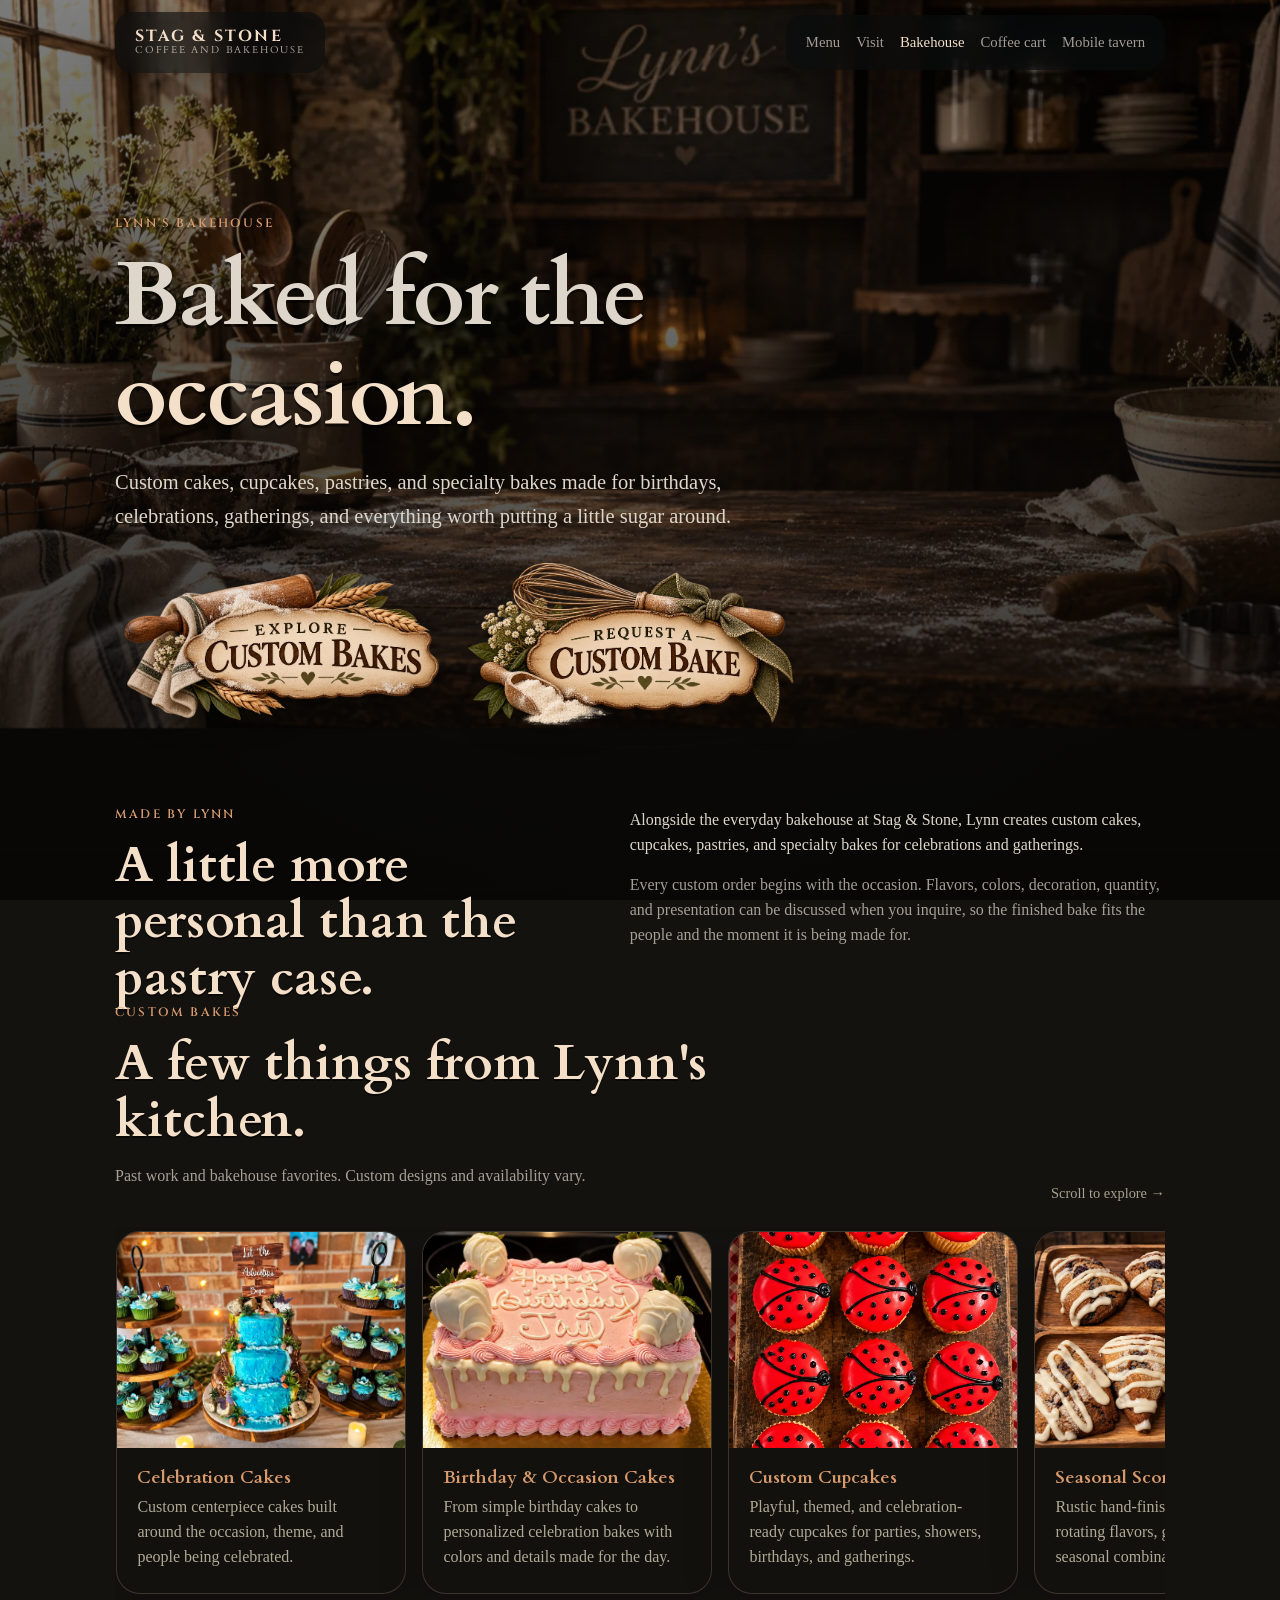
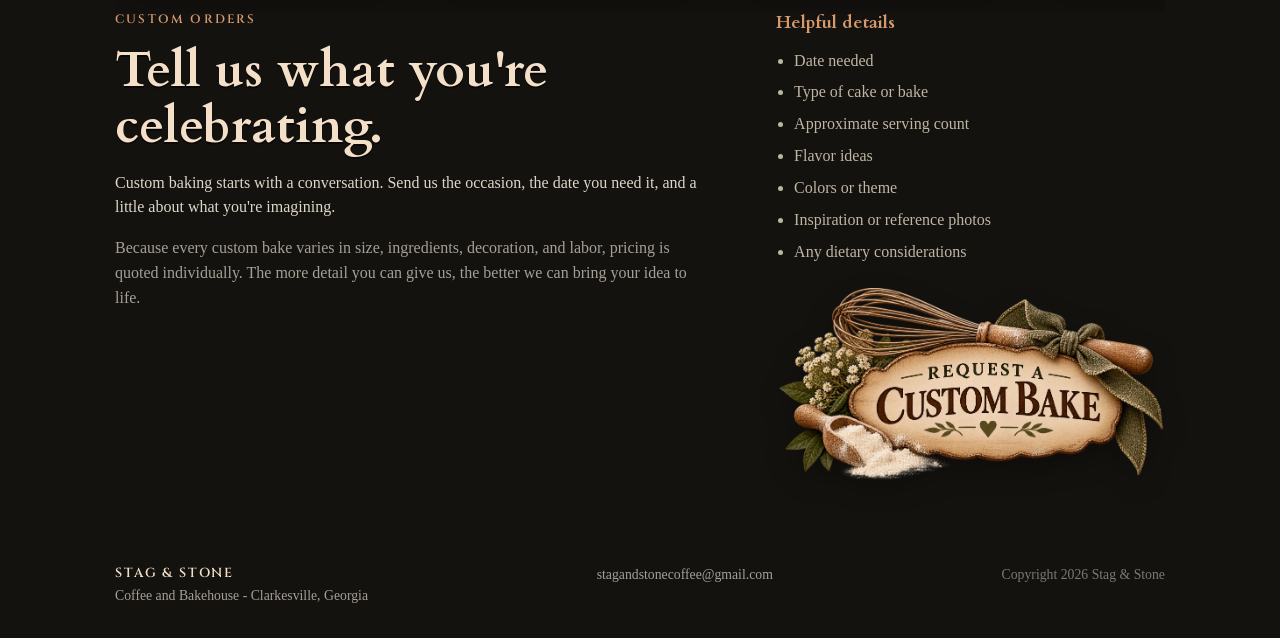
==== commit 07e39139: "Split Bakehouse desktop header to reveal background sign" ====
--- a/bakehouse.html
+++ b/bakehouse.html
@@ -70,6 +70,64 @@
 
     body.bakehouse-page {
       background: #14120f;
+    }
+
+
+    /* =====================================================
+       DESKTOP HEADER — SPLIT PANELS
+       ===================================================== */
+
+    @media (min-width: 801px) {
+
+      .bakehouse-page .site-header {
+        padding: 0;
+
+        background: transparent;
+
+        backdrop-filter: none;
+        -webkit-backdrop-filter: none;
+
+        box-shadow: none;
+      }
+
+
+      .bakehouse-page .site-header .brand,
+      .bakehouse-page .site-header .nav {
+        min-height: 100%;
+
+        padding:
+          1rem
+          1.25rem;
+
+        border-radius:
+          var(--radius);
+
+        background:
+          rgba(9, 12, 13, .64);
+
+        backdrop-filter:
+          blur(12px);
+
+        -webkit-backdrop-filter:
+          blur(12px);
+
+        box-shadow:
+          0 18px 60px
+          rgba(0, 0, 0, .45);
+      }
+
+
+      .bakehouse-page .site-header .brand {
+        flex: 0 0 auto;
+      }
+
+
+      .bakehouse-page .site-header .nav {
+        align-items: center;
+
+        margin-left: auto;
+      }
+
     }
 
 
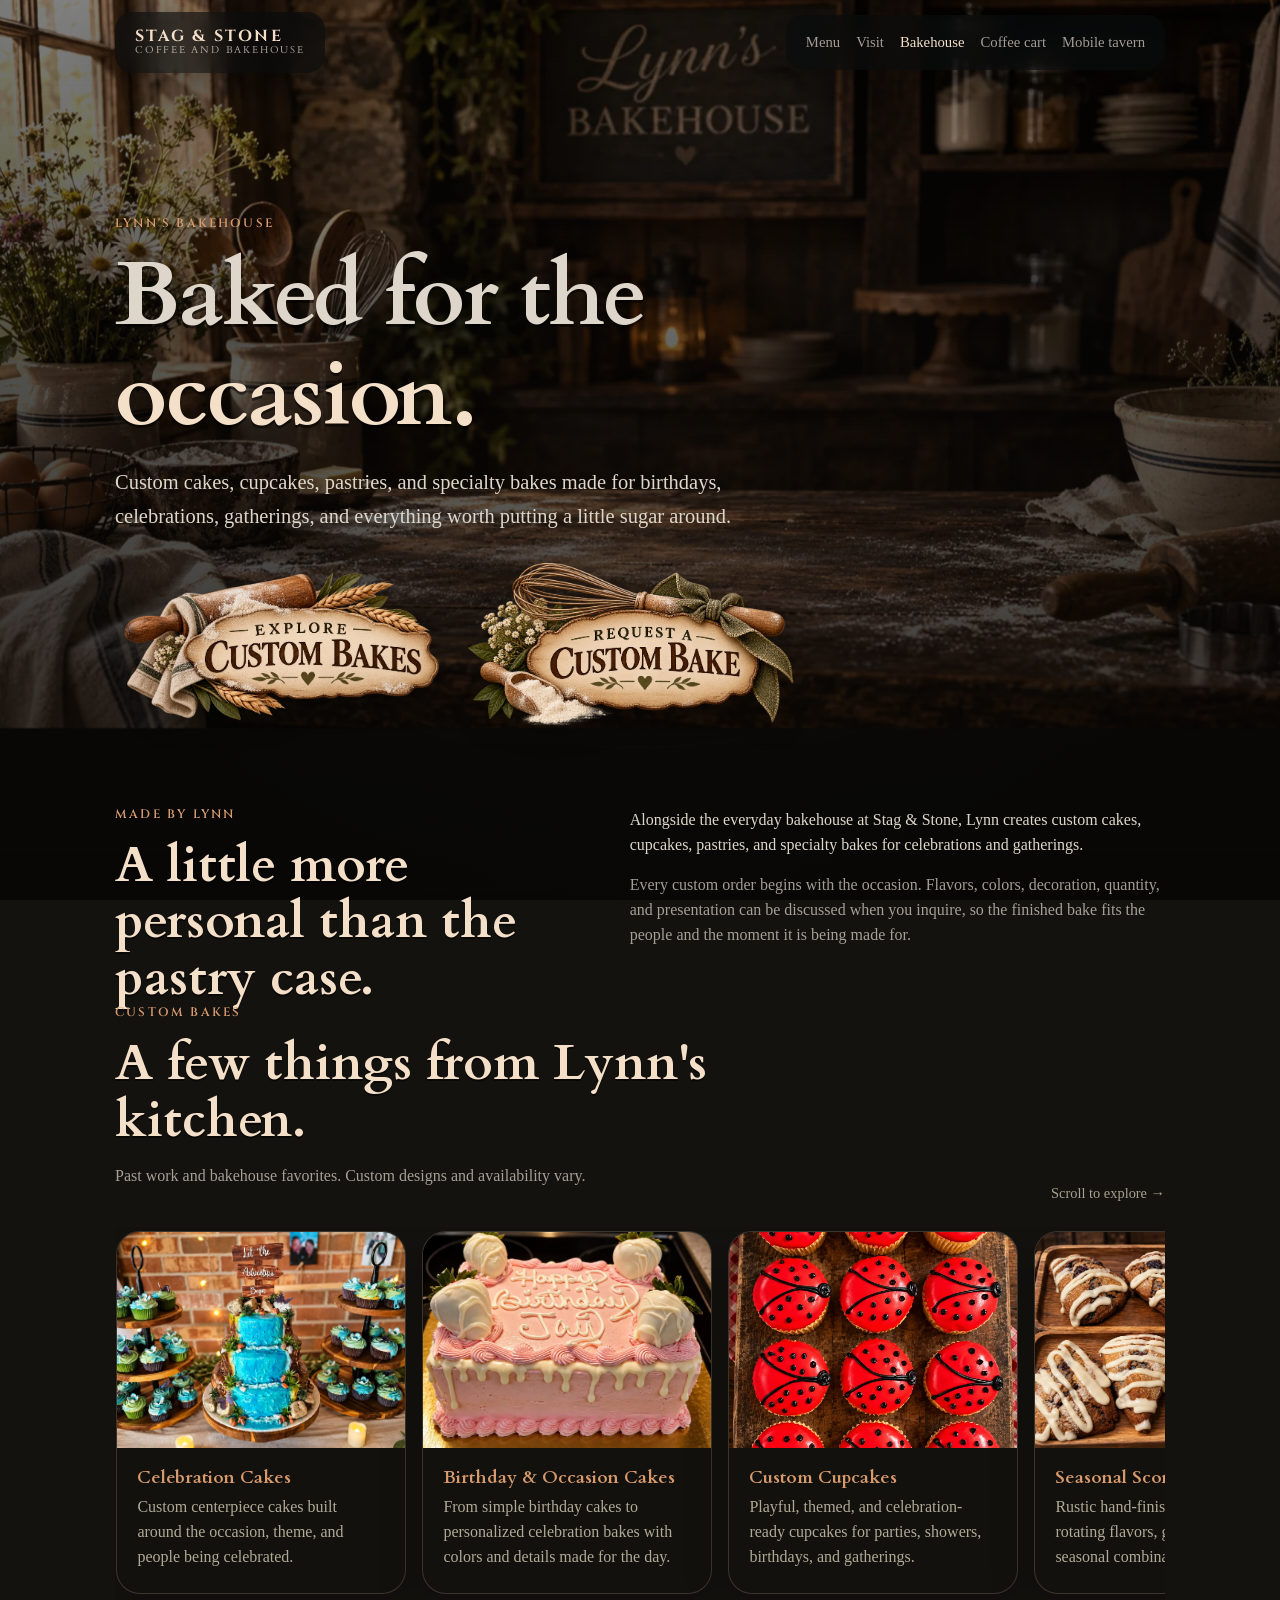
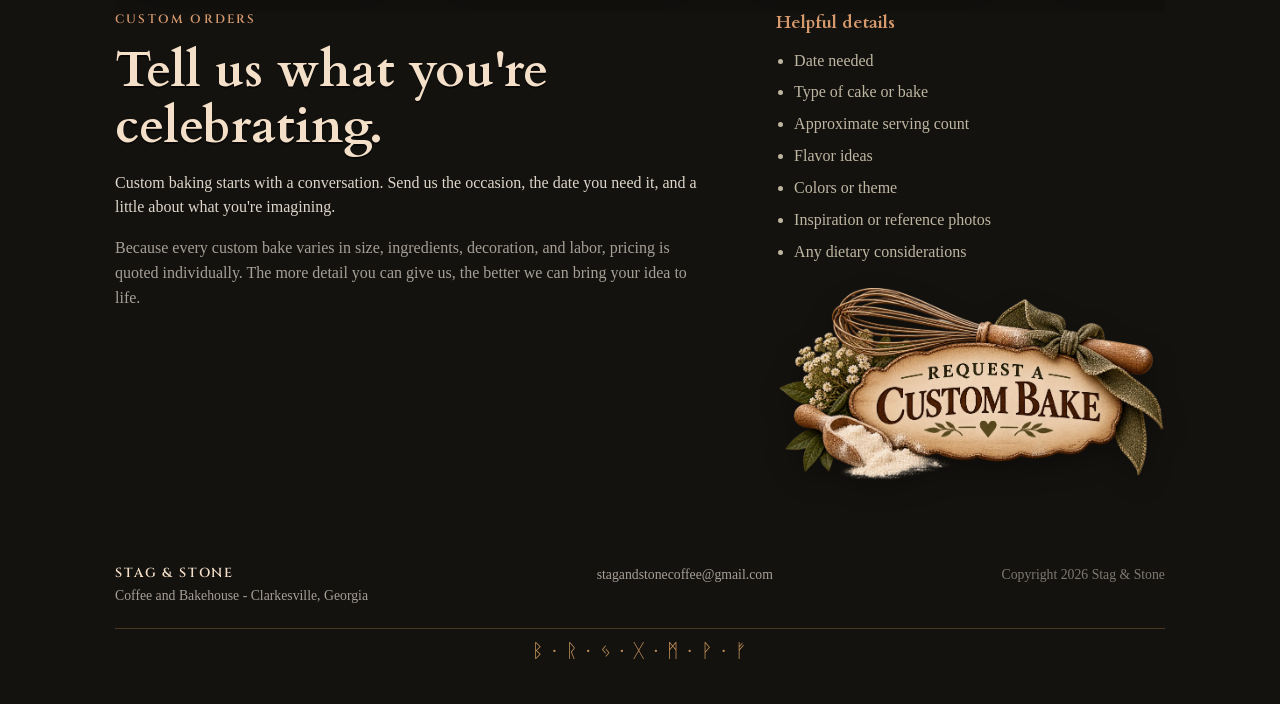
==== commit f0fcf039: "Refresh hearth blessing script for ten-second sparkle popup" ====
--- a/bakehouse.html
+++ b/bakehouse.html
@@ -58,7 +58,7 @@
 
   <link
     rel="stylesheet"
-    href="styles.css?v=2"
+    href="styles.css?v=7"
   />
 
   <style>
@@ -895,6 +895,21 @@
 
     </nav>
 
+    <details class="mobile-site-nav">
+      <summary aria-label="Toggle site navigation">
+        <span class="mobile-nav-bars" aria-hidden="true">
+          <span></span><span></span><span></span>
+        </span>
+      </summary>
+      <nav class="mobile-site-nav-links" aria-label="Mobile navigation">
+        <a href="menu.html">Menu</a>
+        <a href="index.html#visit">Visit</a>
+        <a href="bakehouse.html" aria-current="page">Bakehouse</a>
+        <a href="coffee-cart.html">Coffee Cart</a>
+        <a href="mobile-tavern.html">Mobile Tavern</a>
+      </nav>
+    </details>
+
   </header>
 
 
@@ -1394,6 +1409,6 @@
   </script>
 
 
-  <script src="site-refresh.js?v=2"></script>
+  <script src="site-refresh.js?v=20261031-hearth2"></script>
 </body>
 </html>
--- a/styles.css
+++ b/styles.css
@@ -79,7 +79,19 @@
 }
 
 .cart-page .page-bg {
-  background-image: url("assets/coffee-mobile-bg.png");
+  background-image: none;
+  background-color: #141412;
+  overflow: hidden;
+}
+.cart-page .cart-background-picture,
+.cart-page .cart-background-picture img {
+  display: block;
+  width: 100%;
+  height: 100%;
+}
+.cart-page .cart-background-picture img {
+  object-fit: cover;
+  object-position: center;
 }
 
 .tavern-page .page-bg {
@@ -552,6 +564,47 @@
   margin-top: 1rem;
 }
 
+
+
+/* Homepage hero sticker buttons: balanced artwork sizes and a clean mobile stack. */
+.hero-primary-action {
+  display: flex;
+  justify-content: center;
+  margin-top: .8rem;
+  margin-bottom: -.55rem;
+  line-height: 0;
+}
+
+/* Slightly compensate for the Menu sticker's extra transparent padding. */
+.hero-primary-action .image-button {
+  width: min(282px, 82vw);
+}
+
+.hero .hero-actions {
+  display: flex;
+  flex-wrap: wrap;
+  align-items: center;
+  justify-content: center;
+  gap: .3rem;
+  margin-top: 0;
+  line-height: 0;
+}
+
+.hero .hero-actions .image-button {
+  width: min(270px, 81vw);
+}
+
+@media (max-width: 800px) {
+  .hero-primary-action {
+    margin-top: .7rem;
+    margin-bottom: -.9rem;
+  }
+
+  .hero .hero-actions {
+    flex-direction: column;
+    gap: .75rem;
+  }
+}
 
 /* =========================================================
    STANDARD BUTTONS
@@ -1508,9 +1561,9 @@
       url("assets/inside-mobile-bg.webp");
   }
 
+  /* Coffee Cart now selects its optimized mobile backdrop through <picture>. */
   .cart-page .page-bg {
-    background-image:
-      url("assets/coffee-mobile-bg.png");
+    background-image: none;
   }
 
   .tavern-page .page-bg {
@@ -2147,4 +2200,289 @@
   .community-modal-close {
     transition: none;
   }
-}+}
+
+/* Compact Stag & Stone navigation: centered brand and copper menu on mobile. */
+.mobile-site-nav { display: none; }
+
+@media (max-width: 800px) {
+  .site-header {
+    position: sticky;
+    top: 12px;
+    z-index: 40;
+    display: grid;
+    grid-template-columns: 44px minmax(0, 1fr) 44px;
+    align-items: center;
+    gap: .2rem;
+    min-height: 72px;
+    padding: .6rem .8rem;
+    text-align: center;
+    background: rgba(10, 12, 13, .93);
+    border: 1px solid rgba(214, 154, 109, .18);
+    border-radius: 18px;
+    box-shadow: 0 12px 35px rgba(0,0,0,.38);
+    backdrop-filter: blur(16px);
+    -webkit-backdrop-filter: blur(16px);
+  }
+
+  .site-header > .brand {
+    grid-column: 2;
+    justify-self: center;
+    justify-items: center;
+    min-width: 0;
+    text-align: center;
+  }
+
+  .site-header .brand-name {
+    font-size: clamp(.86rem, 3.1vw, 1.05rem);
+    letter-spacing: .13em;
+    white-space: nowrap;
+  }
+
+  .site-header .brand-sub {
+    font-size: clamp(.49rem, 1.9vw, .6rem);
+    letter-spacing: .13em;
+    white-space: nowrap;
+  }
+
+  .site-header > .nav { display: none; }
+
+  .site-header > .mobile-site-nav {
+    display: block;
+    position: relative;
+    grid-column: 3;
+    justify-self: end;
+    margin: 0;
+  }
+
+  .mobile-site-nav > summary {
+    display: grid;
+    place-content: center;
+    width: 44px;
+    height: 44px;
+    list-style: none;
+    border: 1px solid rgba(214,154,109,.48);
+    border-radius: 12px;
+    background: linear-gradient(145deg,rgba(87,61,44,.58),rgba(19,23,21,.95));
+    box-shadow: inset 0 1px rgba(255,244,225,.09),0 4px 12px rgba(0,0,0,.22);
+    cursor: pointer;
+    -webkit-tap-highlight-color: transparent;
+  }
+
+  .mobile-site-nav > summary::-webkit-details-marker { display: none; }
+  .mobile-site-nav > summary::marker { content: ""; }
+
+  .mobile-nav-bars {
+    display: grid;
+    gap: 5px;
+  }
+
+  .mobile-nav-bars span {
+    display: block;
+    width: 20px;
+    height: 2px;
+    border-radius: 2px;
+    background: #e3b584;
+    box-shadow: 0 1px rgba(0,0,0,.32);
+  }
+
+  .mobile-site-nav[open] > summary {
+    background: linear-gradient(145deg,rgba(120,77,49,.78),rgba(30,33,28,.98));
+    border-color: rgba(240,186,125,.78);
+  }
+
+  .mobile-site-nav > summary:focus-visible {
+    outline: 2px solid #f4dfc8;
+    outline-offset: 3px;
+  }
+
+  .mobile-site-nav-links {
+    position: absolute;
+    top: calc(100% + .65rem);
+    right: 0;
+    z-index: 50;
+    display: grid;
+    gap: .3rem;
+    width: min(282px, calc(100vw - 2rem));
+    padding: .65rem;
+    border: 1px solid rgba(225,177,127,.38);
+    border-radius: 16px;
+    background: linear-gradient(155deg,rgba(31,34,30,.98),rgba(12,15,15,.99));
+    box-shadow: 0 16px 45px rgba(0,0,0,.6);
+    backdrop-filter: blur(16px);
+    -webkit-backdrop-filter: blur(16px);
+  }
+
+  .mobile-site-nav-links a {
+    display: flex;
+    align-items: center;
+    min-height: 45px;
+    padding: .65rem 1rem;
+    color: #eee4d6;
+    font-family: Cardo, Georgia, serif;
+    font-size: 1.07rem;
+    letter-spacing: .015em;
+    text-decoration: none;
+    border: 1px solid transparent;
+    border-radius: 9px;
+  }
+
+  .mobile-site-nav-links a:hover,
+  .mobile-site-nav-links a:focus-visible,
+  .mobile-site-nav-links a[aria-current="page"] {
+    color: #ffe5bd;
+    background: rgba(190,122,69,.17);
+    border-color: rgba(225,177,127,.25);
+  }
+
+  .mobile-site-nav-links a:focus-visible {
+    outline: 2px solid #f4dfc8;
+    outline-offset: 1px;
+  }
+}
+
+
+/* HOMEPAGE — FOOD & DRINKS PREVIEW
+   Image-led menu highlights without covering the atmospheric background. */
+.home-offerings {
+  width: min(var(--max), calc(100% - 2rem));
+  margin: 2.5rem auto 1.4rem;
+}
+.home-offerings-heading {
+  text-align: center;
+  margin-bottom: 1rem;
+}
+.home-offerings-heading h2 {
+  max-width: 790px;
+  margin: 0 auto;
+  font-size: clamp(1.7rem, 3.4vw, 2.75rem);
+}
+.home-offerings-heading > .muted {
+  margin: .9rem auto 0;
+  max-width: 650px;
+  font-size: 1rem;
+}
+.home-offerings-swipe { display: none; }
+.home-offerings .home-offerings-cards {
+  margin-top: 1.75rem;
+  gap: 1rem;
+  overflow: visible;
+}
+.home-offerings .home-offering {
+  min-width: 0;
+  min-height: 0;
+  padding: 0;
+  overflow: hidden;
+  background: rgba(10, 12, 12, .73);
+  border: 1px solid rgba(214, 154, 109, .29);
+  border-radius: 20px;
+  box-shadow: 0 16px 39px rgba(0, 0, 0, .27);
+}
+.home-offering-link {
+  display: flex;
+  flex-direction: column;
+  height: 100%;
+  color: var(--ink);
+  text-decoration: none;
+}
+.home-offering-photo {
+  position: relative;
+  display: block;
+  aspect-ratio: 5 / 4;
+  overflow: hidden;
+  background: rgba(8, 10, 10, .7);
+}
+.home-offering-photo img {
+  display: block;
+  width: 100%;
+  height: 100%;
+  object-fit: cover;
+  object-position: center;
+  transition: transform .3s ease;
+}
+.home-offering-link:hover .home-offering-photo img,
+.home-offering-link:focus-visible .home-offering-photo img {
+  transform: scale(1.035);
+}
+.home-offering-link:hover,
+.home-offering-link:focus-visible {
+  background: rgba(29, 32, 27, .6);
+}
+.home-offering-link:focus-visible {
+  outline: 3px solid var(--copper-light);
+  outline-offset: -4px;
+}
+.home-offering-copy {
+  display: flex;
+  flex: 1 1 auto;
+  flex-direction: column;
+  gap: .55rem;
+  padding: 1.1rem 1.15rem 1.2rem;
+}
+.home-offering-title {
+  color: var(--copper-light);
+  font: 700 1.26rem/1.25 Cardo, Georgia, serif;
+}
+.home-offering-description {
+  color: var(--ink);
+  font-size: .99rem;
+  line-height: 1.45;
+}
+.home-offering-cta {
+  display: inline-block;
+  margin-top: auto;
+  padding-top: .8rem;
+  color: #e6b688;
+  font: 600 .7rem/1.45 Cinzel, Georgia, serif;
+  letter-spacing: .08em;
+  text-transform: uppercase;
+}
+.home-offerings-footnote {
+  margin: 1rem auto 0;
+  color: var(--muted);
+  font-size: .83rem;
+  text-align: center;
+}
+@media (max-width: 800px) {
+  .home-offerings {
+    width: min(100%, calc(100% - 1.1rem));
+    margin-block: 2.1rem 1.4rem;
+  }
+  .home-offerings-heading { padding-inline: .75rem; }
+  .home-offerings-heading > .muted { font-size: .95rem; }
+  .home-offerings-swipe {
+    display: block;
+    margin: .85rem auto 0;
+    color: #e6b688;
+    font: 600 .69rem/1.3 Cinzel, Georgia, serif;
+    letter-spacing: .1em;
+    text-transform: uppercase;
+  }
+  .home-offerings .home-offerings-cards {
+    display: flex;
+    gap: .8rem;
+    overflow-x: auto;
+    overflow-y: hidden;
+    padding: .5rem .25rem 1rem;
+    scroll-snap-type: x mandatory;
+    overscroll-behavior-inline: contain;
+    -webkit-overflow-scrolling: touch;
+    scrollbar-width: thin;
+    scrollbar-color: rgba(214, 154, 109, .45) transparent;
+    border-radius: 0;
+  }
+  .home-offerings .home-offering {
+    flex: 0 0 min(77vw, 320px);
+    scroll-snap-align: start;
+  }
+  .home-offering-photo { aspect-ratio: 4 / 5; }
+  .home-offering-copy {
+    gap: .5rem;
+    padding: 1rem 1.05rem 1.2rem;
+  }
+  .home-offering-description { font-size: .98rem; }
+  .home-offerings-footnote { padding-inline: 1rem; }
+}
+@media (prefers-reduced-motion: reduce) {
+  .home-offering-photo img { transition: none; }
+}
